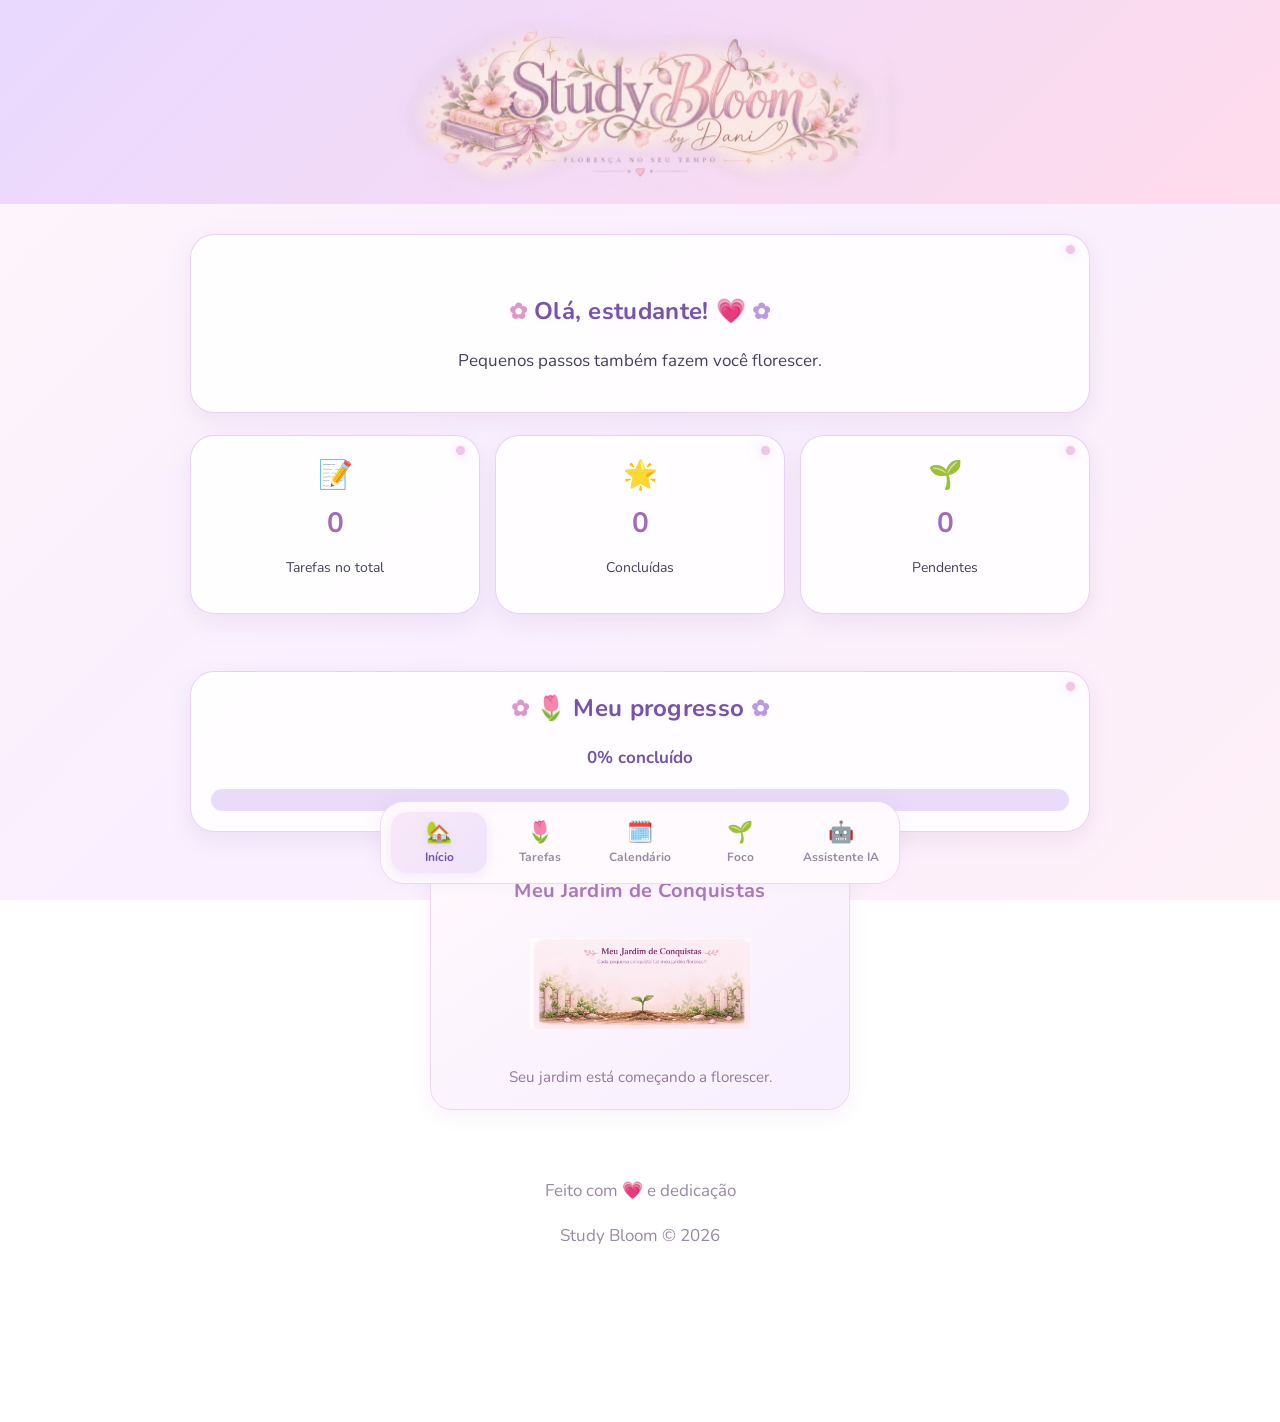
==== index.html @ b864c131 "Update index.html" ====
<!DOCTYPE html>
<html lang="pt-BR">
<head>
    <meta charset="UTF-8">
    <meta name="viewport" content="width=device-width, initial-scale=1.0">
    <title>Study Bloom 🌷</title>
    <link rel="stylesheet" href="style.css">
</head>
<body>

    <header class="topo">
    <img
        src="C63B5242-986A-4EAE-A647-ECEAA6ABEFCC.png"
        alt="Study Bloom by Dani — Floresça no seu tempo"
        class="logo-bloom"
    >
</header>

    <main class="painel">
    <section id="inicio" class="aba-conteudo ativa">

        <section class="boas-vindas">
            <h2>Olá, estudante! 💗</h2>
            <p>Pequenos passos também fazem você florescer.</p>
        </section>

        <section class="resumo">
            <div class="cartao">
                <span>📝</span>
                <h3 id="total-tarefas">0</h3>
                <p>Tarefas no total</p>
            </div>

            <div class="cartao">
                <span>🌟</span>
                <h3 id="tarefas-concluidas">0</h3>
                <p>Concluídas</p>
            </div>

            <div class="cartao">
                <span>🌱</span>
                <h3 id="tarefas-pendentes">0</h3>
                <p>Pendentes</p>
            </div>
        </section>
            
<section class="progresso">
    <h2>🌷 Meu progresso</h2>
    <p id="texto-progresso">0% concluído</p>

        <div class="barra-fundo">
        <div id="barra-progresso"></div>
    </div>
</section>

<!-- Jardim de Conquistas: apenas na aba Início -->
<section class="jardim-conquistas">
    <h2>Meu Jardim de Conquistas</h2>

    <img
        id="imagem-jardim"
        src="jardim-0.png.jpg"
        alt="Ilustração do jardim no início do progresso"
        class="imagem-jardim"
    >

    <p id="mensagem-jardim">
        Cada pequena conquista faz o jardim florescer.
    </p>
</section>
</section>
        
</section>

<section id="calendario" class="aba-conteudo">


    <section class="calendario">
    <h2>📅 Meu calendário de estudos</h2>

    <div class="controles-calendario">
        <button id="mes-anterior">◀</button>
        <h3 id="mes-ano"></h3>
        <button id="proximo-mes">▶</button>
    </div>

    <div id="dias-semana" class="dias-semana">
        <span>Dom</span>
        <span>Seg</span>
        <span>Ter</span>
        <span>Qua</span>
        <span>Qui</span>
        <span>Sex</span>
        <span>Sáb</span>
    </div>

    <div id="dias-calendario" class="dias-calendario"></div>

    <div class="planejamento-dia">
        <h3 id="data-selecionada">Escolha um dia 🌷</h3>

        <input
            type="text"
            id="tarefa-calendario"
            placeholder="O que você vai estudar?"
        >

        <button id="adicionar-calendario">
            + Adicionar estudo
        </button>

        <ul id="lista-calendario"></ul>
    </div>
</section>
</section>
<section id="foco" class="aba-conteudo">
    <section class="pomodoro">
<h2>⏱️ Hora de florescer!</h2>

<p id="modo-pomodoro">Hora de estudar 🌱</p>

<div id="cronometro">25:00</div>

<div class="botoes-pomodoro">
<button id="iniciar-pomodoro">▶️ Iniciar</button>
<button id="reiniciar-pomodoro">🔄 Reiniciar</button>
</div>

<p id="mensagem-pomodoro">
Um passo de cada vez! 💗
</p>
</section>
</section>
        
        <section id="tarefas" class="aba-conteudo">
    <section class="tarefas">
            <h2>♡ Minhas tarefas ♡</h2>

            <form id="form-tarefa">
                <input
                    type="text"
                    id="nova-tarefa"
                    placeholder="O que você precisa estudar?"
                    aria-label="Nova tarefa"
                >
                <button type="submit">+ Adicionar</button>
            </form>

            <ul id="lista-tarefas">
                <li class="mensagem-vazia">
                    Suas tarefas aparecerão aqui! 🌸
                </li>
            </ul>
        </section>
        </section>
        <footer>
            <p>Feito com 💗 e dedicação</p>
            <p>Study Bloom © 2026</p>
        </footer>

        <nav class="menu-inferior" aria-label="Navegação principal">
            <button type="button" class="item-menu ativo" data-aba="inicio">
                <span class="icone-menu">🏡</span>
                <span>Início</span>
            </button>

            <button type="button" class="item-menu" data-aba="tarefas">
                <span class="icone-menu">🌷</span>
                <span>Tarefas</span>
            </button>

            <button type="button" class="item-menu" data-aba="calendario">
                <span class="icone-menu">🗓️</span>
                <span>Calendário</span>
            </button>

            <button type="button" class="item-menu" data-aba="foco">
                <span class="icone-menu">🌱</span>
                <span>Foco</span>
            </button>
            
<a href="assistente/index.html" class="item-menu item-assistente">
    <span class="icone-menu">🤖</span>
    <span>Assistente IA</span>
</a>

        </nav>

    </main>
<script src="script.js"></script>
</body>
</html>
---- style.css ----
@import url('https://fonts.googleapis.com/css2?family=Nunito:wght@400;600;700;800&display=swap');
/* Cores e visual do Study Bloom */


body {
    margin: 0;
    font-family: 'Nunito', sans-serif;
    background: linear-gradient(
        135deg,
        #fff5fa 0%,
        #f9efff 50%,
        #fff0f7 100%
    );
    background-attachment: fixed;
    color: #45405c;
    text-align: center;
    min-height: 100vh;
}

/* Cabeçalho */

h1 {
    background: #e9d9ff;
    color: #7654a8;
    padding: 30px 15px;
    margin: 0;
    font-size: 36px;
}

h2 {
    color: #a16db5;
    margin-top: 40px;
}

/* Textos */

p {
    font-size: 17px;
    line-height: 1.7;
    padding: 0 15px;
}

/* Botão principal */

button {
    background: #f2a8ca;
    color: #ffffff;
    border: none;
    padding: 14px 24px;
    border-radius: 25px;
    font-size: 16px;
    cursor: pointer;
    transition: 0.3s;
}

button:hover {
    background: #dc83b0;
    transform: scale(1.05);
}


/* Painel principal */

.topo {
    background: linear-gradient(135deg, #e9d9ff, #ffdcec);
    padding: 25px 15px;
}

.topo h1 {
    background: transparent;
    padding: 10px;
}

.topo p {
    margin-bottom: 0;
}

.painel {
    width: 90%;
    max-width: 900px;
    margin: 30px auto;
}

.boas-vindas {
    background: #ffffff;
    padding: 20px;
    border-radius: 18px;
    margin-bottom: 25px;
    box-shadow: 0 4px 15px #e8cde633;
}

.resumo {
    display: grid;
    grid-template-columns: repeat(3, minmax(0, 1fr));
    gap: 15px;
    margin-bottom: 35px;
}

.cartao {
    background: #ffffff;
    padding: 20px 10px;
    border-radius: 18px;
    box-shadow: 0 4px 15px #e8cde633;
}

.cartao span {
    font-size: 28px;
}

.cartao h3 {
    color: #a16db5;
    font-size: 28px;
    margin: 10px 0;
}

.cartao p {
    font-size: 14px;
    padding: 0;
}

.tarefas {
    background: #ffffff;
    padding: 25px;
    border-radius: 18px;
    box-shadow: 0 4px 15px #e8cde633;
}

#form-tarefa {
    display: flex;
    gap: 10px;
    margin: 20px 0;
}

#nova-tarefa {
    flex: 1;
    min-width: 0;
    padding: 12px;
    border: 1px solid #e5c9f1;
    border-radius: 12px;
    font-size: 15px;
}

#lista-tarefas {
    padding: 0;
    list-style: none;
}

.mensagem-vazia {
    color: #9b8da5;
    padding: 15px 0;
}

footer {
    margin-top: 35px;
    padding: 15px;
    color: #998aa3;
    font-size: 13px;
}

/* Ajuste para celulares */

@media (max-width: 500px) {
    .resumo {
        gap: 8px;
    }

    .cartao {
        padding: 15px 5px;
    }

    .cartao p {
        font-size: 12px;
    }

    .tarefas {
        padding: 16px;
    }

    #form-tarefa {
        flex-direction: column;
    }

    #form-tarefa button {
        width: 100%;
    }
}
/* Cronômetro Pomodoro 🌷 */

.pomodoro {
background: linear-gradient(135deg, #ffffff, #fff0f7);
padding: 25px;
border-radius: 18px;
margin-bottom: 30px;
box-shadow: 0 4px 15px #e8cde633;
}

#modo-pomodoro {
color: #a16db5;
font-weight: bold;
}

#cronometro {
font-size: 56px;
font-weight: bold;
color: #7654a8;
margin: 20px 0;
font-variant-numeric: tabular-nums;
}

.botoes-pomodoro {
display: flex;
justify-content: center;
gap: 10px;
flex-wrap: wrap;
}

#mensagem-pomodoro {
color: #998aa3;
margin-top: 20px;
font-size: 15px;
}

/* ===== BARRA DE PROGRESSO ===== */

.progresso {
    background: #fff0f7;
    padding: 20px;
    margin: 25px 0;
    border-radius: 18px;
    box-shadow: 0 4px 10px #e9d9ff;
}

.progresso h2 {
    color: #7654a8;
    margin-top: 0;
}

#texto-progresso {
    color: #7654a8;
    font-weight: bold;
}

.barra-fundo {
    width: 100%;
    height: 22px;
    background: #eadcf8;
    border-radius: 20px;
    overflow: hidden;
}

#barra-progresso {
    width: 0%;
    height: 100%;
    background: linear-gradient(90deg, #e9a8d4, #b99ae8);
    border-radius: 20px;
    transition: width 0.4s ease;
}

/* ===== CALENDÁRIO DE ESTUDOS ===== */
.calendario {
    background: #fff0f7;
    padding: 20px;
    margin: 25px 0;
    border-radius: 18px;
    box-shadow: 0 4px 10px #e9d9ff;
}

.calendario h2 {
    color: #7654a8;
    margin-top: 0;
    text-align: center;
}

.controles-calendario {
    display: flex;
    justify-content: space-between;
    align-items: center;
    gap: 10px;
    margin: 20px 0;
}

.controles-calendario h3 {
    color: #7654a8;
    text-transform: capitalize;
    text-align: center;
    margin: 0;
}

.controles-calendario button {
    background: #d9c2f0;
    color: #7654a8;
    border: none;
    border-radius: 10px;
    padding: 8px 12px;
    font-size: 16px;
    cursor: pointer;
}

.dias-semana,
.dias-calendario {
    display: grid;
    grid-template-columns: repeat(7, minmax(0, 1fr));
    gap: 5px;
    text-align: center;
}

.dias-semana span {
    color: #7654a8;
    font-size: 12px;
    font-weight: bold;
    padding: 8px 0;
}

.dias-calendario button {
    min-width: 0;
    padding: 10px 0;
    border: 1px solid #eadcf8;
    border-radius: 10px;
    background: #ffffff;
    color: #7654a8;
    font: inherit;
    cursor: pointer;
}

.dias-calendario button:hover {
    background: #f2dff0;
}

.dias-calendario button.selecionado {
    background: #d9c2f0;
    border: 2px solid #a985d6;
    font-weight: bold;
}

.dias-calendario button.hoje {
    box-shadow: inset 0 0 0 2px #e9a8d4;
}

.planejamento-dia {
    margin-top: 24px;
    padding-top: 16px;
    border-top: 1px solid #eadcf8;
}

.planejamento-dia h3 {
    color: #7654a8;
}

#tarefa-calendario {
    box-sizing: border-box;
    width: 100%;
    padding: 12px;
    margin-bottom: 10px;
    border: 1px solid #d9c2f0;
    border-radius: 10px;
    font: inherit;
}

#adicionar-calendario {
    background: #d9b4df;
    color: #563b78;
    border: none;
    border-radius: 10px;
    padding: 11px 15px;
    font: inherit;
    font-weight: bold;
    cursor: pointer;
}

#adicionar-calendario:hover {
    background: #c9a0d5;
}

#lista-calendario {
    padding-left: 22px;
    color: #7654a8;
}

#lista-calendario li {
    margin: 10px 0;
    overflow-wrap: anywhere;
}

@media (max-width: 400px) {
    .calendario {
        padding: 12px;
    }

    .dias-semana,
    .dias-calendario {
        gap: 3px;
    }

    .dias-calendario button {
        padding: 9px 0;
        font-size: 13px;
    }
}

/* ===== CORREÇÃO DO CALENDÁRIO ===== */

.calendario {
    display: block !important;
    width: 100%;
    box-sizing: border-box;
    background: #fff0f7;
    padding: 20px;
    margin: 25px 0;
    border-radius: 18px;
    box-shadow: 0 4px 10px #e9d9ff;
}

.controles-calendario {
    display: flex !important;
    flex-direction: row !important;
    justify-content: space-between !important;
    align-items: center !important;
    gap: 10px;
    width: 100%;
}

.controles-calendario button {
    display: inline-flex !important;
    flex: 0 0 42px !important;
    width: 42px !important;
    height: 42px !important;
    padding: 0 !important;
    align-items: center;
    justify-content: center;
    border-radius: 12px !important;
    font-size: 18px !important;
}

.controles-calendario h3 {
    flex: 1;
    text-align: center;
    font-size: 18px;
    margin: 0;
}

.dias-semana,
.dias-calendario {
    display: grid !important;
    grid-template-columns: repeat(7, minmax(0, 1fr)) !important;
    gap: 5px !important;
    width: 100%;
    box-sizing: border-box;
    text-align: center;
}

.dias-semana span {
    display: block !important;
    min-width: 0;
    font-size: 12px;
    padding: 8px 0;
    color: #7654a8;
    font-weight: bold;
}

.dias-calendario button {
    display: block !important;
    width: 100% !important;
    min-width: 0 !important;
    height: 42px !important;
    padding: 0 !important;
    margin: 0 !important;
    box-sizing: border-box;
    border: 1px solid #eadcf8;
    border-radius: 10px !important;
    background: white;
    color: #7654a8;
    font-size: 14px !important;
}

.dias-calendario button.selecionado {
    background: #d9c2f0 !important;
    border: 2px solid #a985d6 !important;
}

.dias-calendario button.hoje {
    box-shadow: inset 0 0 0 2px #e9a8d4;
}

.dias-calendario span {
    min-width: 0;
}

.planejamento-dia {
    width: 100%;
    box-sizing: border-box;
}

#tarefa-calendario {
    display: block;
    width: 100%;
    box-sizing: border-box;
}

#adicionar-calendario {
    display: block;
    width: 100%;
    box-sizing: border-box;
    margin-top: 8px;
}

@media (max-width: 400px) {
    .calendario {
        padding: 12px;
    }

    .dias-semana,
    .dias-calendario {
        gap: 3px !important;
    }

    .dias-calendario button {
        height: 36px !important;
        font-size: 12px !important;
    }
}

/* ===== NAVEGAÇÃO DO JARDIM ENCANTADO 🌷 ===== */

.aba-conteudo {
    display: none;
}

.aba-conteudo.ativa {
    display: block;
    animation: florescer 0.3s ease;
}

@keyframes florescer {
    from {
        opacity: 0;
        transform: translateY(8px);
    }

    to {
        opacity: 1;
        transform: translateY(0);
    }
}

/* Menu fixo inferior */

.menu-inferior {
    position: fixed;
    bottom: 0;
    left: 0;
    width: 100%;
    box-sizing: border-box;
    display: flex;
    justify-content: space-around;
    align-items: center;
    gap: 4px;
    padding: 10px 8px calc(10px + env(safe-area-inset-bottom));
    background: rgba(255, 250, 253, 0.97);
    border-top: 1px solid #f0d8ed;
    box-shadow: 0 -4px 18px #a985d61a;
    z-index: 1000;
}

.item-menu {
    flex: 1;
    display: flex;
    flex-direction: column;
    align-items: center;
    justify-content: center;
    gap: 4px;
    padding: 8px 2px;
    border-radius: 16px;
    background: transparent;
    color: #998aa3;
    font-family: inherit;
    font-size: 12px;
    font-weight: 700;
    transform: none;
}

.item-menu:hover {
    background: #fff0f7;
    color: #a16db5;
    transform: none;
}

.item-menu.ativo {
    background: #f7e7f8;
    color: #7654a8;
}

.icone-menu {
    font-size: 21px;
    line-height: 1.2;
}

/* Espaço para o menu não cobrir o conteúdo */

body {
    padding-bottom: 90px;
}

@media (min-width: 700px) {
    .menu-inferior {
        max-width: 520px;
        left: 50%;
        transform: translateX(-50%);
        bottom: 16px;
        border: 1px solid #f0d8ed;
        border-radius: 24px;
        padding: 10px;
    }

    body {
        padding-bottom: 110px;
    }
}

/* ===== CARTÕES DO JARDIM ENCANTADO 🌷 ===== */

.boas-vindas,
.cartao,
.progresso,
.calendario,
.pomodoro,
.tarefas {
    border: 1px solid rgba(226, 195, 235, 0.75);
    border-radius: 24px;
    box-shadow: 0 8px 24px rgba(130, 91, 157, 0.10);
    transition: box-shadow 0.25s ease, border-color 0.25s ease;
}

.boas-vindas,
.cartao,
.progresso,
.calendario,
.pomodoro,
.tarefas {
    background-color: rgba(255, 255, 255, 0.88);
}

/* ===== BRILHO SUAVE DE FLORES 🌷 ===== */

@media (hover: hover) {
    .boas-vindas:hover,
    .cartao:hover,
    .progresso:hover,
    .calendario:hover,
    .pomodoro:hover,
    .tarefas:hover {
        box-shadow: 0 12px 30px rgba(130, 91, 157, 0.16);
        border-color: #d9b8e8;
    }
}

/* ===== BOTÕES FLORIDOS 🌸 ===== */

button {
    border-radius: 16px;
    transition:
        background-color 0.25s ease,
        box-shadow 0.25s ease,
        transform 0.2s ease;
}

button:active {
    transform: scale(0.97);
}

button:focus-visible {
    outline: 3px solid #d9b8e8;
    outline-offset: 3px;
}

/* ===== TÍTULOS ENCANTADOS 🌷 ===== */

h1,
h2 {
    color: #7654a8;
    letter-spacing: 0.3px;
}

h1 {
    text-shadow: 0 2px 10px rgba(190, 151, 214, 0.18);
}

h2 {
    text-shadow: 0 1px 5px rgba(190, 151, 214, 0.12);
}

/* ===== PROGRESSO FLORIDO 🌸 ===== */

.progresso {
    overflow: hidden;
}

.progresso progress {
    width: 100%;
    height: 14px;
    border: none;
    border-radius: 999px;
    overflow: hidden;
    accent-color: #b58ad9;
}

.progresso progress::-webkit-progress-bar {
    background-color: #f3e5f6;
    border-radius: 999px;
}

.progresso progress::-webkit-progress-value {
    background: linear-gradient(90deg, #e8a9d1, #b58ad9);
    border-radius: 999px;
}

.progresso progress::-moz-progress-bar {
    background: linear-gradient(90deg, #e8a9d1, #b58ad9);
    border-radius: 999px;
}

/* ===== LISTA DE TAREFAS FLORIDA 🌷 ===== */

#lista-tarefas li {
    margin: 10px 0;
    padding: 14px 16px;
    border: 1px solid #f0dff2;
    border-radius: 18px;
    background: linear-gradient(135deg, #fffafd, #fcf5ff);
    box-shadow: 0 4px 12px rgba(130, 91, 157, 0.07);
    transition: background-color 0.2s ease, box-shadow 0.2s ease;
}

#lista-tarefas li:has(input[type="checkbox"]:checked) {
    background: #f8f0fa;
    border-color: #e4d1ed;
}

/* ===== CALENDÁRIO ENCANTADO 🌷 ===== */

.dias-calendario button {
    border-radius: 12px;
    transition:
        background-color 0.2s ease,
        color 0.2s ease,
        box-shadow 0.2s ease;
}

.dias-calendario button:hover {
    background-color: #f7e8fb;
    color: #7654a8;
}

.dias-calendario button.selecionado {
    background: linear-gradient(135deg, #cda8e8, #e9b5d7);
    color: #ffffff;
    box-shadow: 0 3px 10px rgba(130, 91, 157, 0.18);
}

/* ===== CANTINHO DO FOCO 🌷 ===== */

.pomodoro {
    background: linear-gradient(145deg, #fffafd, #f8efff);
}

.pomodoro h2 {
    color: #8c65b5;
}

.pomodoro button {
    box-shadow: 0 4px 12px rgba(130, 91, 157, 0.10);
}

.pomodoro button:active {
    box-shadow: 0 2px 6px rgba(130, 91, 157, 0.12);
}

/* ===== FLORES DECORATIVAS 🌸 ===== */

.boas-vindas h2::before,
.progresso h2::before,
.calendario h2::before,
.pomodoro h2::before,
.tarefas h2::before {
    content: "✿ ";
    color: #d99acb;
    font-size: 0.9em;
}

.boas-vindas h2::after,
.progresso h2::after,
.calendario h2::after,
.pomodoro h2::after,
.tarefas h2::after {
    content: " ✿";
    color: #b99adf;
    font-size: 0.9em;
}

/* ===== BRILHO MÁGICO DO JARDIM ✨ ===== */

.boas-vindas,
.cartao,
.progresso,
.calendario,
.pomodoro,
.tarefas {
    position: relative;
    isolation: isolate;
}

.boas-vindas::after,
.cartao::after,
.progresso::after,
.calendario::after,
.pomodoro::after,
.tarefas::after {
    content: "";
    position: absolute;
    top: 10px;
    right: 14px;
    width: 9px;
    height: 9px;
    border-radius: 50%;
    background: #f2c5e5;
    box-shadow:
        0 0 10px rgba(217, 154, 203, 0.35),
        0 0 20px rgba(185, 154, 223, 0.18);
    pointer-events: none;
}

/* ===== ABAS QUE FLORESCEM 🌸 ===== */

@keyframes florescerJardim {
    from {
        opacity: 0;
        transform: translateY(10px);
    }

    to {
        opacity: 1;
        transform: translateY(0);
    }
}

.aba-conteudo.ativa {
    animation: florescerJardim 0.35s ease-out;
}

@media (prefers-reduced-motion: reduce) {
    .aba-conteudo.ativa {
        animation: none;
    }
}

/* ===== MENU FLORIDO 🌷 ===== */

.item-menu {
    transition:
        background-color 0.25s ease,
        color 0.25s ease,
        box-shadow 0.25s ease;
}

.item-menu.ativo {
    background: linear-gradient(
        135deg,
        #f9e8f7,
        #eee3fb
    );
    color: #7654a8;
    box-shadow: 0 3px 12px rgba(130, 91, 157, 0.10);
}

.item-menu.ativo .icone-menu {
    filter: drop-shadow(0 2px 3px rgba(185, 154, 223, 0.25));
}

@media (prefers-reduced-motion: reduce) {
    .item-menu {
        transition: none;
    }
}

/* ===== JARDIM ENCANTADO NO CELULAR 📱 ===== */

@media (max-width: 600px) {
    .painel {
        padding: 14px;
    }

    .boas-vindas,
    .cartao,
    .progresso,
    .calendario,
    .pomodoro,
    .tarefas {
        border-radius: 20px;
    }

    .boas-vindas h2,
    .progresso h2,
    .calendario h2,
    .pomodoro h2,
    .tarefas h2 {
        line-height: 1.4;
        overflow-wrap: anywhere;
    }

    .menu-inferior {
        gap: 2px;
        padding-left: 6px;
        padding-right: 6px;
    }

    .item-menu {
        min-width: 0;
        font-size: 11px;
    }

    .icone-menu {
        font-size: 20px;
    }
}

/* ===== CAMPOS DE TEXTO ENCANTADOS 🌸 ===== */

input:not([type="checkbox"]):not([type="radio"]),
textarea,
select {
    border: 1px solid #ead7f0;
    border-radius: 14px;
    background-color: #fffaff;
    color: #45405c;
    transition:
        border-color 0.2s ease,
        box-shadow 0.2s ease;
}

input:not([type="checkbox"]):not([type="radio"]):focus,
textarea:focus,
select:focus {
    border-color: #c49cdd;
    outline: none;
    box-shadow: 0 0 0 3px rgba(196, 156, 221, 0.2);
}

input::placeholder,
textarea::placeholder {
    color: #a99ab4;
    opacity: 1;
}

/* ===== TAREFAS CONCLUÍDAS COM CARINHO 🌸 ===== */

#lista-tarefas li:has(input[type="checkbox"]:checked) {
    background: linear-gradient(135deg, #f9f0fa, #f5edff);
    border-color: #e4d1ed;
}

#lista-tarefas li:has(input[type="checkbox"]:checked) label {
    color: #95869f;
    text-decoration: line-through;
    text-decoration-color: #c6a7d9;
    text-decoration-thickness: 1.5px;
}

/* ===== BOTÕES DO JARDIM ENCANTADO 🌷 ===== */

button:not(.item-menu) {
    box-shadow: 0 3px 10px rgba(130, 91, 157, 0.08);
}

button:not(.item-menu):hover {
    box-shadow: 0 5px 14px rgba(130, 91, 157, 0.14);
}

button:focus-visible {
    outline: 3px solid #d9b8e8;
    outline-offset: 3px;
}

@media (prefers-reduced-motion: reduce) {
    button {
        transition: none;
    }
}

/* ===== BOTÕES DO JARDIM ENCANTADO 🌷 ===== */

button:not(.item-menu) {
    box-shadow: 0 3px 10px rgba(130, 91, 157, 0.08);
}

button:not(.item-menu):hover {
    box-shadow: 0 5px 14px rgba(130, 91, 157, 0.14);
}

button:focus-visible {
    outline: 3px solid #d9b8e8;
    outline-offset: 3px;
}

@media (prefers-reduced-motion: reduce) {
    button {
        transition: none;
    }
}

/* ===== CONFORTO NO JARDIM 🌷 ===== */

@media (prefers-reduced-motion: reduce) {
    *,
    *::before,
    *::after {
        animation-duration: 0.01ms !important;
        animation-iteration-count: 1 !important;
        scroll-behavior: auto !important;
        transition-duration: 0.01ms !important;
    }
}

/* ===== JARDIM ENCANTADO NO NOTEBOOK 💻 ===== */

@media (min-width: 700px) {
    .painel {
        max-width: 900px;
        margin-left: auto;
        margin-right: auto;
    }

    .boas-vindas,
    .cartao,
    .progresso,
    .calendario,
    .pomodoro,
    .tarefas {
        margin-bottom: 22px;
    }
}

/* ===== TEXTINHOS DELICADOS 🌷 ===== */

p {
    line-height: 1.65;
}

small,
.legenda,
.descricao {
    color: #8f829b;
    line-height: 1.5;
}

::selection {
    background: #ead5f5;
    color: #514064;
}

/* ===== LOGO STUDY BLOOM BY DANI 🌸 ===== */

.topo {
    padding: 12px 16px;
    overflow: hidden;
}

.logo-bloom {
    display: block;
    width: 100%;
    max-width: 620px;
    height: auto;
    max-height: 180px;
    object-fit: contain;
    margin: 0 auto;
}

/* 🌸 Jardim de Conquistas */
.jardim-conquistas {
    margin: 25px 0;
    padding: 25px 20px;
    text-align: center;
    background: linear-gradient(145deg, #fff7fb, #f2eaff);
    border: 1px solid #f0d8f0;
    border-radius: 24px;
    box-shadow: 0 8px 22px rgba(190, 150, 205, 0.12);
}

.jardim-conquistas h2 {
    color: #a77bb7;
    margin-bottom: 10px;
}

.jardim-conquistas > p {
    color: #9b83a5;
    font-size: 14px;
}

.jardim-flores {
    display: flex;
    justify-content: center;
    align-items: flex-end;
    flex-wrap: wrap;
    gap: 14px;
    min-height: 100px;
    margin: 22px 0 14px;
    padding: 18px 12px;
    background: rgba(255, 255, 255, 0.65);
    border-radius: 20px;
}

.flor-jardim {
    display: inline-block;
    font-size: 35px;
    animation: florNasce 0.6s ease both;
    filter: drop-shadow(0 3px 3px rgba(180, 130, 190, 0.15));
}

@keyframes florNasce {
    from {
        opacity: 0;
        transform: translateY(12px) scale(0.5);
    }

    to {
        opacity: 1;
        transform: translateY(0) scale(1);
    }
}

@media (max-width: 480px) {
    .jardim-conquistas {
        padding: 20px 14px;
    }

    .flor-jardim {
        font-size: 30px;
    }
}

/* Jardim de Conquistas — ilustração delicada */
.jardim-conquistas {
    width: 100%;
    max-width: 420px;
    margin: 24px auto;
    padding: 20px 16px;
    box-sizing: border-box;
    text-align: center;
    background: linear-gradient(145deg, #fff8fc, #f7efff);
    border: 1px solid #efd8ef;
    border-radius: 22px;
    box-shadow: 0 6px 18px rgba(190, 145, 190, 0.12);
}

.jardim-conquistas h2 {
    margin-top: 0;
    font-size: 1.25rem;
    color: #a77bb5;
}

.imagem-jardim {
    display: block;
    width: 100%;
    max-width: 220px;
    height: 135px;
    object-fit: contain;
    margin: 12px auto;
    transition: opacity 0.35s ease, transform 0.35s ease;
}

.jardim-conquistas p {
    margin-bottom: 0;
    color: #927a9b;
    font-size: 0.95rem;
    line-height: 1.5;
}

@media (max-width: 480px) {
    .jardim-conquistas {
        padding: 16px 12px;
        margin: 18px auto;
    }

    .imagem-jardim {
        max-width: 190px;
        height: 115px;
    }
}

/* 🤖 Link do Assistente IA no menu */
a.item-menu {
    text-decoration: none;
    box-sizing: border-box;
    cursor: pointer;
}
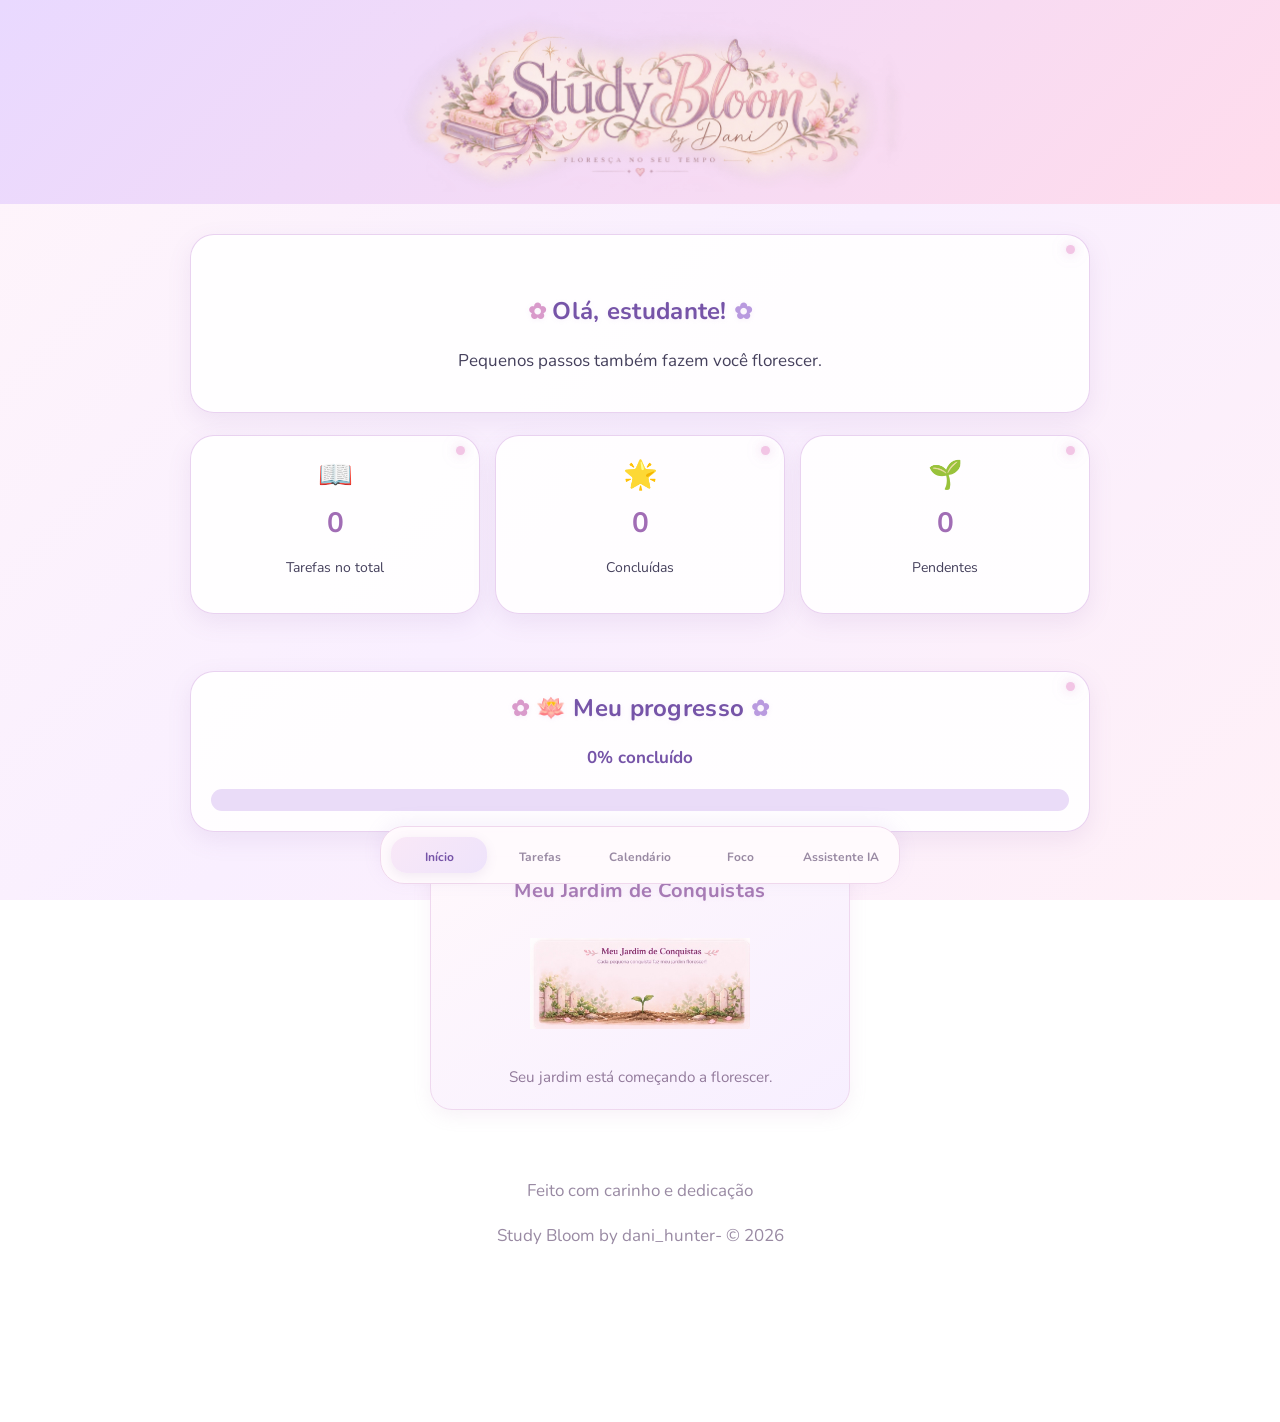
==== commit 76ca389a: "Update index.html" ====
--- a/index.html
+++ b/index.html
@@ -4,7 +4,7 @@
 <head>
     <meta charset="UTF-8">
     <meta name="viewport" content="width=device-width, initial-scale=1.0">
-    <title>Study Bloom 🌷</title>
+    <title>Study Bloom 🪷 </title>
     <link rel="stylesheet" href="style.css">
 </head>
 <body>
@@ -21,13 +21,13 @@
     <section id="inicio" class="aba-conteudo ativa">
 
         <section class="boas-vindas">
-            <h2>Olá, estudante! 💗</h2>
+            <h2>Olá, estudante! </h2>
             <p>Pequenos passos também fazem você florescer.</p>
         </section>
 
         <section class="resumo">
             <div class="cartao">
-                <span>📝</span>
+                <span>📖</span>
                 <h3 id="total-tarefas">0</h3>
                 <p>Tarefas no total</p>
             </div>
@@ -46,7 +46,7 @@
         </section>
             
 <section class="progresso">
-    <h2>🌷 Meu progresso</h2>
+    <h2>🪷 Meu progresso</h2>
     <p id="texto-progresso">0% concluído</p>
 
         <div class="barra-fundo">
@@ -69,7 +69,7 @@
         Cada pequena conquista faz o jardim florescer.
     </p>
 </section>
-</section>
+
         
 </section>
 
@@ -77,7 +77,7 @@
 
 
     <section class="calendario">
-    <h2>📅 Meu calendário de estudos</h2>
+    <h2>Meu calendário de estudos</h2>
 
     <div class="controles-calendario">
         <button id="mes-anterior">◀</button>
@@ -98,7 +98,7 @@
     <div id="dias-calendario" class="dias-calendario"></div>
 
     <div class="planejamento-dia">
-        <h3 id="data-selecionada">Escolha um dia 🌷</h3>
+        <h3 id="data-selecionada">Escolha um dia 🪷</h3>
 
         <input
             type="text"
@@ -128,7 +128,7 @@
 </div>
 
 <p id="mensagem-pomodoro">
-Um passo de cada vez! 💗
+Um passo de cada vez! 
 </p>
 </section>
 </section>
@@ -155,33 +155,33 @@
         </section>
         </section>
         <footer>
-            <p>Feito com 💗 e dedicação</p>
-            <p>Study Bloom © 2026</p>
+            <p>Feito com carinho e dedicação</p>
+            <p>Study Bloom by dani_hunter- © 2026</p>
         </footer>
 
         <nav class="menu-inferior" aria-label="Navegação principal">
             <button type="button" class="item-menu ativo" data-aba="inicio">
-                <span class="icone-menu">🏡</span>
+                <span class="icone-menu"></span>
                 <span>Início</span>
             </button>
 
             <button type="button" class="item-menu" data-aba="tarefas">
-                <span class="icone-menu">🌷</span>
+                <span class="icone-menu"></span>
                 <span>Tarefas</span>
             </button>
 
             <button type="button" class="item-menu" data-aba="calendario">
-                <span class="icone-menu">🗓️</span>
+                <span class="icone-menu"></span>
                 <span>Calendário</span>
             </button>
 
             <button type="button" class="item-menu" data-aba="foco">
-                <span class="icone-menu">🌱</span>
+                <span class="icone-menu"></span>
                 <span>Foco</span>
             </button>
             
 <a href="assistente/index.html" class="item-menu item-assistente">
-    <span class="icone-menu">🤖</span>
+    <span class="icone-menu"></span>
     <span>Assistente IA</span>
 </a>
 
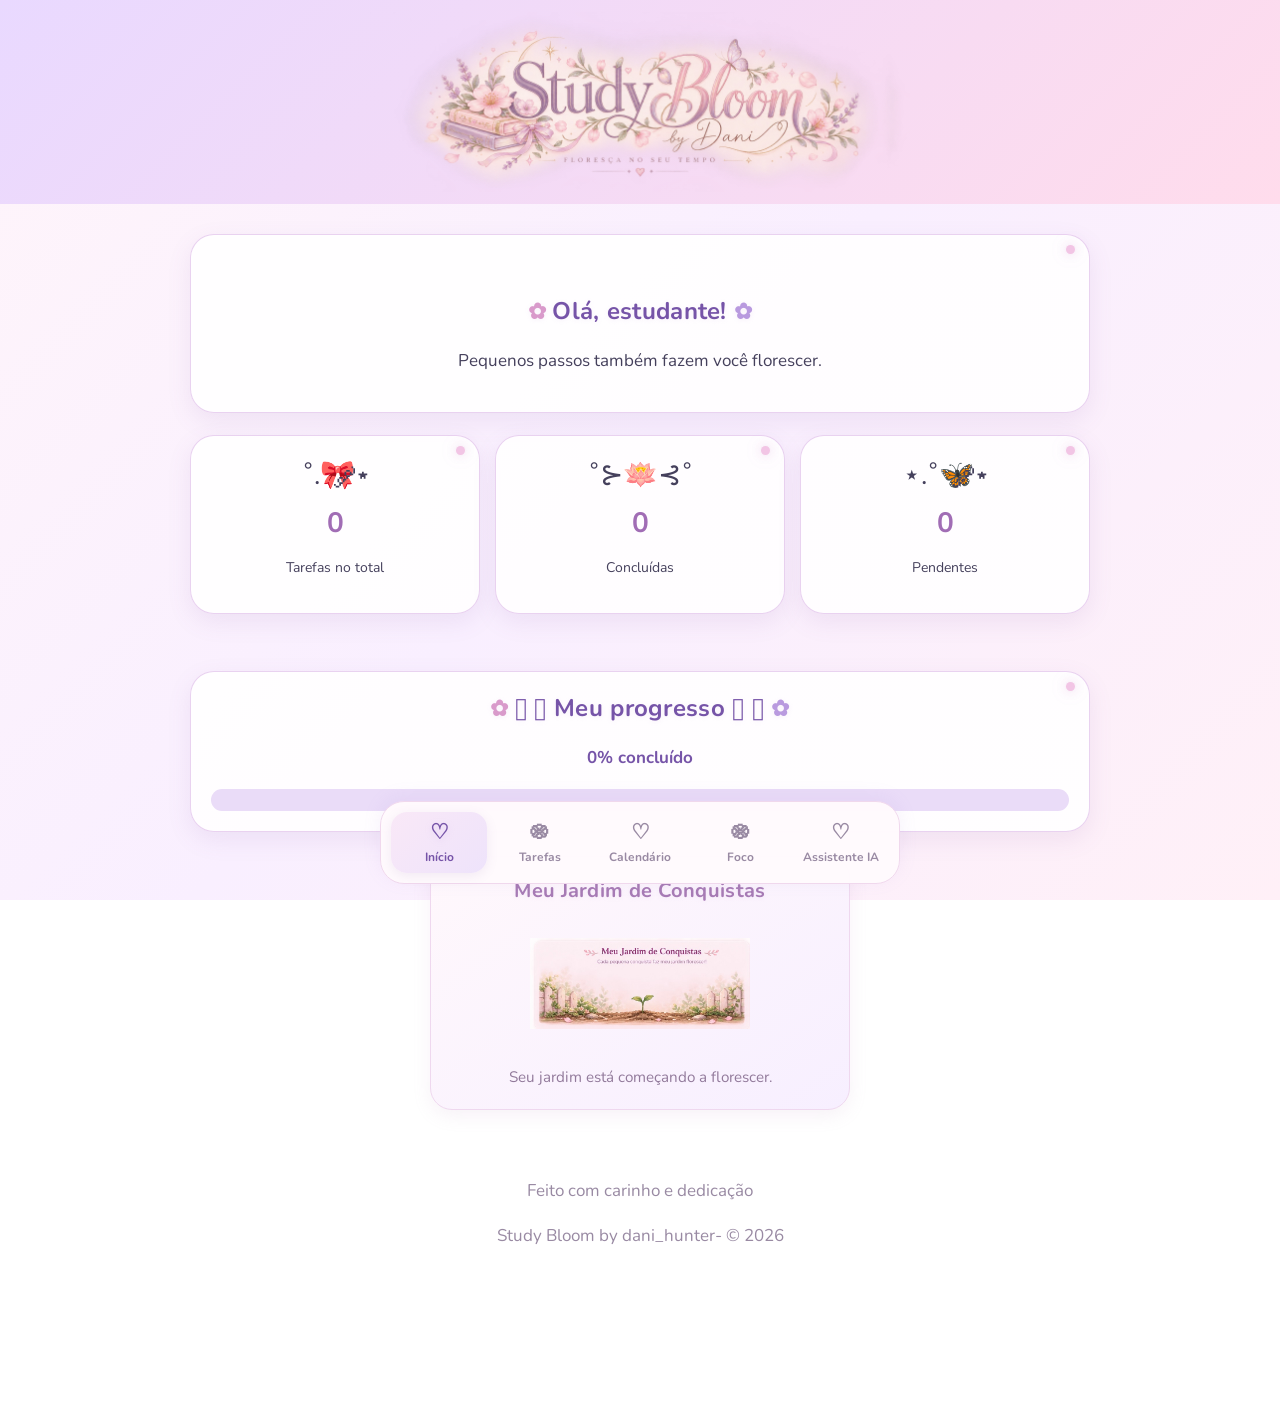
==== commit 8dba2a82: "Update index.html" ====
--- a/index.html
+++ b/index.html
@@ -4,7 +4,7 @@
 <head>
     <meta charset="UTF-8">
     <meta name="viewport" content="width=device-width, initial-scale=1.0">
-    <title>Study Bloom 🪷 </title>
+    <title>Study Bloom ˗ˏˋ 🍒 ˎˊ˗ </title>
     <link rel="stylesheet" href="style.css">
 </head>
 <body>
@@ -27,26 +27,26 @@
 
         <section class="resumo">
             <div class="cartao">
-                <span>📖</span>
+                <span>˚.🎀༘⋆</span>
                 <h3 id="total-tarefas">0</h3>
                 <p>Tarefas no total</p>
             </div>
 
             <div class="cartao">
-                <span>🌟</span>
+                <span>˚⊱🪷⊰˚</span>
                 <h3 id="tarefas-concluidas">0</h3>
                 <p>Concluídas</p>
             </div>
 
             <div class="cartao">
-                <span>🌱</span>
+                <span>⋆.˚🦋༘⋆</span>
                 <h3 id="tarefas-pendentes">0</h3>
                 <p>Pendentes</p>
             </div>
         </section>
             
 <section class="progresso">
-    <h2>🪷 Meu progresso</h2>
+    <h2>𓆝 𓆟 Meu progresso 𓆞 𓆝 </h2>
     <p id="texto-progresso">0% concluído</p>
 
         <div class="barra-fundo">
@@ -118,7 +118,7 @@
     <section class="pomodoro">
 <h2>⏱️ Hora de florescer!</h2>
 
-<p id="modo-pomodoro">Hora de estudar 🌱</p>
+<p id="modo-pomodoro">Hora de estudar ♡</p>
 
 <div id="cronometro">25:00</div>
 
@@ -161,27 +161,27 @@
 
         <nav class="menu-inferior" aria-label="Navegação principal">
             <button type="button" class="item-menu ativo" data-aba="inicio">
-                <span class="icone-menu"></span>
+                <span class="icone-menu">♡</span>
                 <span>Início</span>
             </button>
 
             <button type="button" class="item-menu" data-aba="tarefas">
-                <span class="icone-menu"></span>
+                <span class="icone-menu">𑁍</span>
                 <span>Tarefas</span>
             </button>
 
             <button type="button" class="item-menu" data-aba="calendario">
-                <span class="icone-menu"></span>
+                <span class="icone-menu">♡</span>
                 <span>Calendário</span>
             </button>
 
             <button type="button" class="item-menu" data-aba="foco">
-                <span class="icone-menu"></span>
+                <span class="icone-menu">𑁍</span>
                 <span>Foco</span>
             </button>
             
 <a href="assistente/index.html" class="item-menu item-assistente">
-    <span class="icone-menu"></span>
+    <span class="icone-menu">♡</span>
     <span>Assistente IA</span>
 </a>
 
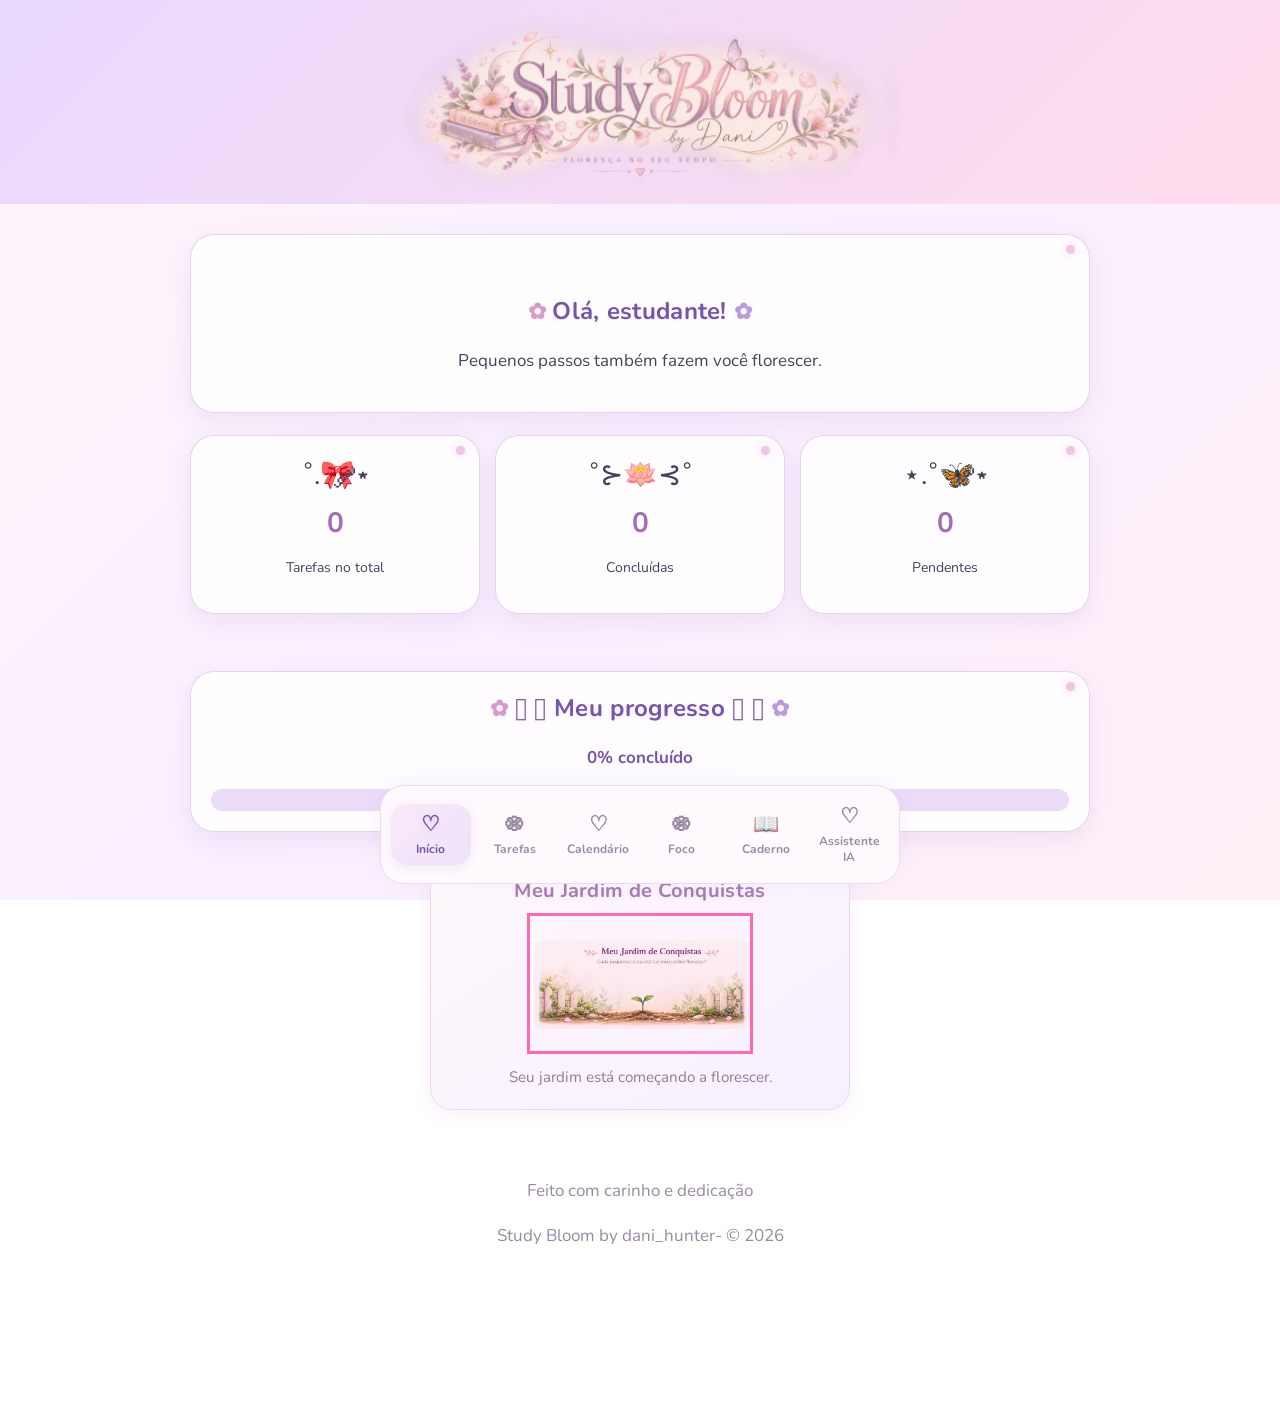
==== commit 1b98706d: "Update index.html" ====
--- a/index.html
+++ b/index.html
@@ -154,6 +154,63 @@
             </ul>
         </section>
         </section>
+        
+<!-- CADERNO DIGITAL 🌷 -->
+
+<section id="caderno" class="aba-conteudo">
+
+    <section class="caderno-digital">
+
+        <h2>📚 Meu cantinho de anotações</h2>
+
+        <p>
+            Um espaço especial para guardar seus aprendizados. ♡
+        </p>
+
+        <div class="nova-anotacao">
+
+            <input
+                type="text"
+                id="titulo-anotacao"
+                placeholder="Nome da anotação..."
+            >
+
+            <select id="materia-anotacao">
+                <option value="">Escolha uma matéria</option>
+                <option value="Português">Português</option>
+                <option value="Matemática">Matemática</option>
+                <option value="História">História</option>
+                <option value="Geografia">Geografia</option>
+                <option value="Biologia">Biologia</option>
+                <option value="Química">Química</option>
+                <option value="Física">Física</option>
+                <option value="Outra">Outra</option>
+            </select>
+
+            <textarea
+                id="conteudo-anotacao"
+                placeholder="Escreva suas anotações aqui..."
+                rows="7"
+            ></textarea>
+
+            <button id="salvar-anotacao">
+                🌷 Salvar anotação
+            </button>
+
+        </div>
+
+        <div id="lista-anotacoes">
+
+            <p class="mensagem-vazia">
+                Seu caderninho está esperando suas primeiras anotações! 💗
+            </p>
+
+        </div>
+
+    </section>
+
+</section>
+
         <footer>
             <p>Feito com carinho e dedicação</p>
             <p>Study Bloom by dani_hunter- © 2026</p>
@@ -179,6 +236,12 @@
                 <span class="icone-menu">𑁍</span>
                 <span>Foco</span>
             </button>
+            
+            <button type="button" class="item-menu" data-aba="caderno">
+                <span class="icone-menu">📖</span>
+                <span>Caderno</span>
+            </button>
+
             
 <a href="assistente/index.html" class="item-menu item-assistente">
     <span class="icone-menu">♡</span>
--- a/style.css
+++ b/style.css
@@ -1184,6 +1184,58 @@
         height: 115px;
     }
 }
+/* 🌸 Animações delicadas do Jardim de Conquistas */
+
+@keyframes jardimFloresce {
+from {
+opacity: 0;
+transform: translateY(12px) scale(0.98);
+}
+to {
+opacity: 1;
+transform: translateY(0) scale(1);
+}
+}
+
+@keyframes florFlutua {
+0%, 100% {
+transform: translateY(0);
+}
+50% {
+transform: translateY(-5px);
+}
+}
+
+.jardim-conquistas {
+animation: jardimFloresce 0.8s ease-out both;
+}
+
+.jardim-conquistas h2 {
+animation: jardimFloresce 0.9s ease-out both;
+}
+
+.imagem-jardim {
+    animation: florFlutua 2s ease-in-out infinite !important;
+    transform-origin: center bottom;
+    outline: 3px solid hotpink;
+}
+
+@keyframes florFlutua {
+    0%, 100% {
+        transform: translateY(0);
+    }
+    50% {
+        transform: translateY(-20px);
+    }
+}
+
+@media (prefers-reduced-motion: reduce) {
+.jardim-conquistas,
+.jardim-conquistas h2,
+.imagem-jardim {
+animation: none;
+}
+}
 
 /* 🤖 Link do Assistente IA no menu */
 a.item-menu {
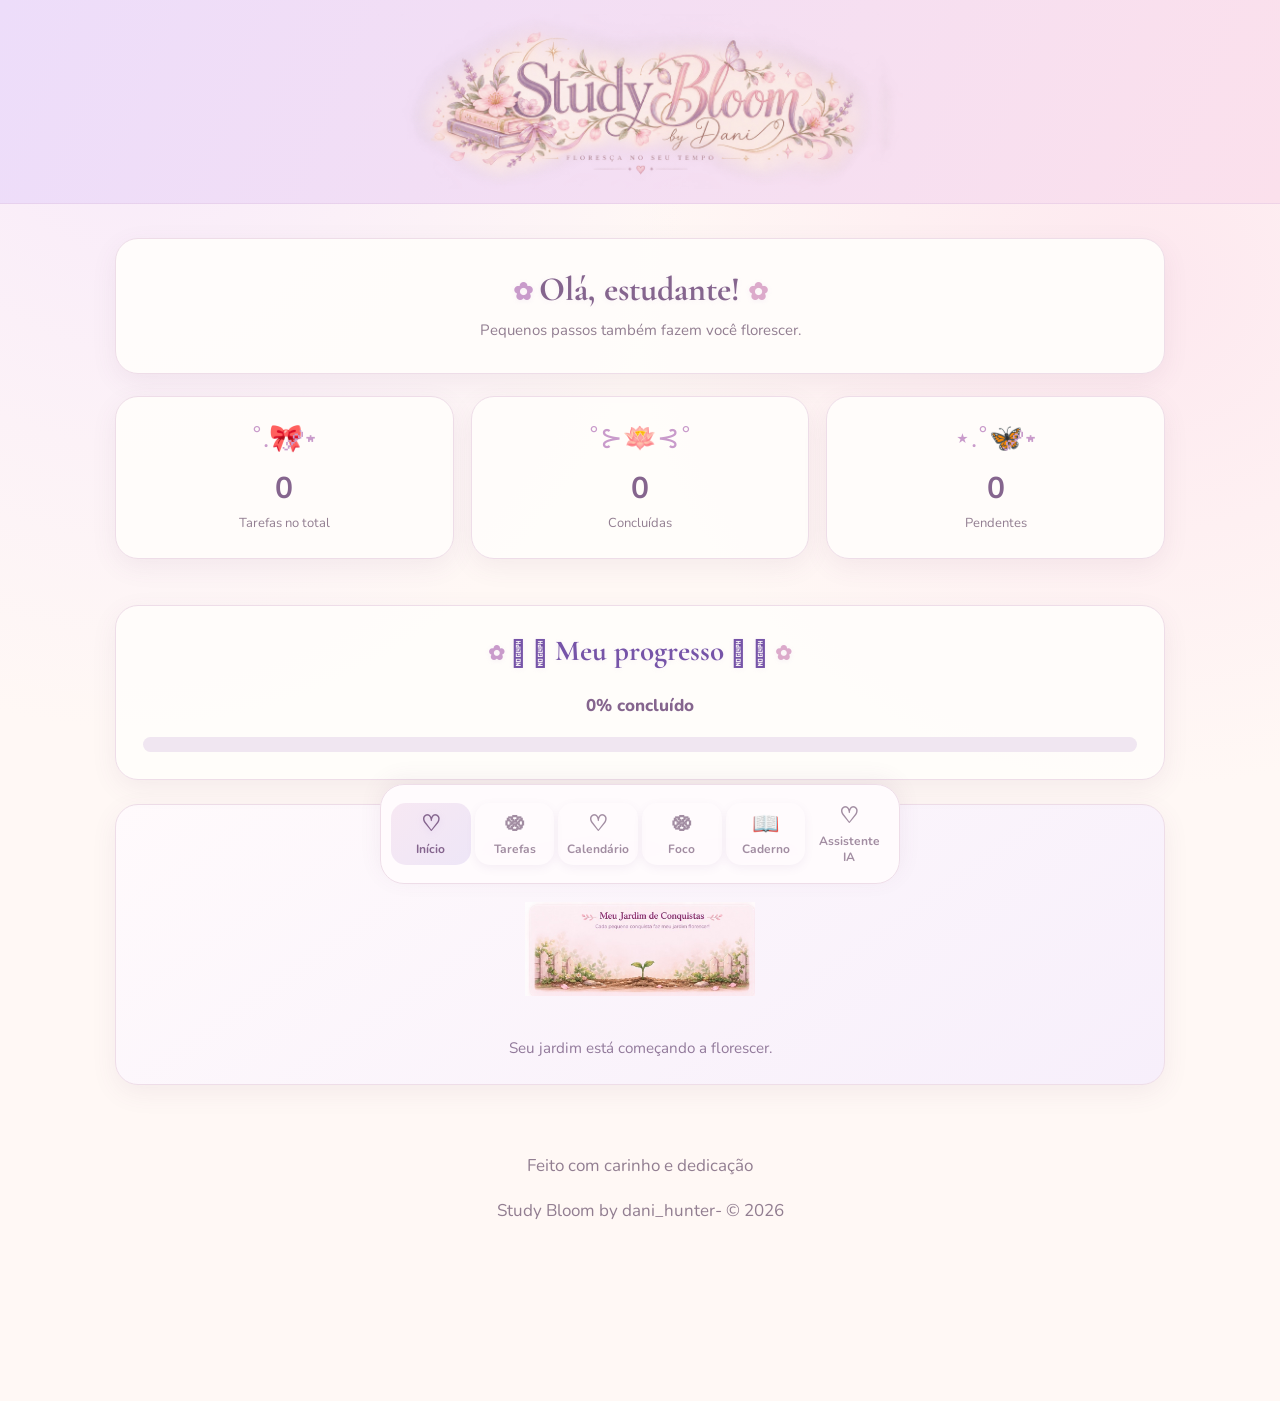
==== commit cad9efae: "Update index.html" ====
--- a/index.html
+++ b/index.html
@@ -8,6 +8,126 @@
     <link rel="stylesheet" href="style.css">
 </head>
 <body>
+
+<!-- BIBLIOTECA DE ÍCONES STUDY BLOOM -->
+<svg xmlns="http://www.w3.org/2000/svg"
+     style="position:absolute;width:0;height:0;overflow:hidden"
+     aria-hidden="true">
+
+  <!-- INÍCIO: casinha com flor -->
+  <symbol id="icon-inicio" viewBox="0 0 48 48">
+    <g fill="none" stroke="currentColor" stroke-width="1.8"
+       stroke-linecap="round" stroke-linejoin="round">
+      <path d="M7 22 24 8l17 14"/>
+      <path d="M12 19v21h24V19"/>
+      <path d="M20 40V28h8v12"/>
+      <path d="M24 5c-5-5-9 2 0 8 9-6 5-13 0-8Z"
+            fill="#E8B4CB"/>
+      <path d="M24 13v-2"/>
+    </g>
+  </symbol>
+
+  <!-- TAREFAS: lista com folhinha -->
+  <symbol id="icon-tarefas" viewBox="0 0 48 48">
+    <g fill="none" stroke="currentColor" stroke-width="1.8"
+       stroke-linecap="round" stroke-linejoin="round">
+      <rect x="9" y="9" width="29" height="34" rx="5"/>
+      <path d="M17 18h14M17 25h14M17 32h8"/>
+      <path d="M12 5h22"/>
+      <path d="M30 36c-1-8 9-11 10-5 0 5-5 8-10 5Z"
+            fill="#E8B4CB"/>
+      <path d="M30 39c2-4 4-6 8-8"/>
+    </g>
+  </symbol>
+
+  <!-- CALENDÁRIO: pequeno detalhe floral -->
+  <symbol id="icon-calendario" viewBox="0 0 48 48">
+    <g fill="none" stroke="currentColor" stroke-width="1.8"
+       stroke-linecap="round" stroke-linejoin="round">
+      <rect x="6" y="10" width="36" height="32" rx="5"/>
+      <path d="M6 19h36M15 6v9M33 6v9"/>
+      <path d="M15 25h3m6 0h3m6 0h3M15 32h3m6 0h3"/>
+      <path d="M32 35c-5-5-9 2 0 8 9-6 5-13 0-8Z"
+            fill="#E8B4CB"/>
+    </g>
+  </symbol>
+
+  <!-- FOCO: ampulheta com folhas -->
+  <symbol id="icon-foco" viewBox="0 0 48 48">
+    <g fill="none" stroke="currentColor" stroke-width="1.8"
+       stroke-linecap="round" stroke-linejoin="round">
+      <path d="M13 6h22M13 42h22M16 7c0 9 5 11 8 17-3 6-8 8-8 17M32 7c0 9-5 11-8 17 3 6 8 8 8 17"/>
+      <path d="M19 14h10l-5 8Z" fill="#E8C6DA"/>
+      <path d="M19 34h10l-5-8Z" fill="#D6BCE4"/>
+      <path d="M24 24c-5-5-8 2 0 6 8-4 5-11 0-6Z"
+            fill="#E8B4CB"/>
+    </g>
+  </symbol>
+
+  <!-- CADERNO: livro aberto e flor -->
+  <symbol id="icon-caderno" viewBox="0 0 48 48">
+    <g fill="none" stroke="currentColor" stroke-width="1.8"
+       stroke-linecap="round" stroke-linejoin="round">
+      <path d="M5 12c8-3 14-1 19 4v26c-5-5-11-7-19-4Z"/>
+      <path d="M43 12c-8-3-14-1-19 4v26c5-5 11-7 19-4Z"/>
+      <path d="M10 19c4-1 8 0 10 2M10 26c4-1 8 0 10 2M38 19c-4-1-8 0-10 2M38 26c-4-1-8 0-10 2"/>
+      <path d="M24 5c-5-5-9 2 0 8 9-6 5-13 0-8Z"
+            fill="#E8B4CB"/>
+    </g>
+  </symbol>
+
+  <!-- ASSISTENTE: flor e pequenos brilhos -->
+  <symbol id="icon-assistente" viewBox="0 0 48 48">
+    <g fill="none" stroke="currentColor" stroke-width="1.8"
+       stroke-linecap="round" stroke-linejoin="round">
+      <path d="M24 12c-8-9-12 2-4 8-10-1-11 10 0 10-4 9 7 13 9 2 8 6 15-3 5-8 8-8-1-16-8-7Z"
+            fill="#E8B4CB"/>
+      <circle cx="24" cy="25" r="3" fill="#FFF8F5"/>
+      <path d="M9 7v6M6 10h6M39 32v7M35.5 35.5h7"/>
+      <path d="m37 7 1 2 2 1-2 1-1 2-1-2-2-1 2-1Z"
+            fill="#D6BCE4"/>
+    </g>
+  </symbol>
+
+  <!-- TOTAL: conjunto floral -->
+  <symbol id="icon-total" viewBox="0 0 48 48">
+    <g fill="none" stroke="currentColor" stroke-width="1.7"
+       stroke-linecap="round" stroke-linejoin="round">
+      <path d="M14 21c-7-7-12 2-3 7-9 4-3 12 5 6 3 9 12 5 9-3 9 0 10-10 1-11 3-9-7-13-11-4Z"
+            fill="#E8B4CB"/>
+      <circle cx="15" cy="28" r="2.5"/>
+      <path d="M32 10c-6-7-11 2-3 7-7 4-2 10 5 5 3 8 10 3 7-3 7 0 7-8 0-9 2-7-6-10-9-3Z"
+            fill="#D6BCE4"/>
+      <circle cx="34" cy="17" r="2"/>
+    </g>
+  </symbol>
+
+  <!-- CONCLUÍDAS: flor com confirmação -->
+  <symbol id="icon-concluidas" viewBox="0 0 48 48">
+    <g fill="none" stroke="currentColor" stroke-width="1.8"
+       stroke-linecap="round" stroke-linejoin="round">
+      <path d="M23 8c-7-8-13 2-5 8-10-1-11 10 0 10-4 9 7 13 9 2 8 6 15-3 5-8 8-8-1-16-8-7Z"
+            fill="#E8B4CB"/>
+      <circle cx="23" cy="21" r="3"/>
+      <path d="m27 35 5 5 10-12" stroke="#9675AE" stroke-width="3"/>
+    </g>
+  </symbol>
+
+  <!-- PENDENTES: botão floral em crescimento -->
+  <symbol id="icon-pendentes" viewBox="0 0 48 48">
+    <g fill="none" stroke="currentColor" stroke-width="1.8"
+       stroke-linecap="round" stroke-linejoin="round">
+      <path d="M24 40V24"/>
+      <path d="M24 32c-12-1-13-12-4-11 4 2 5 6 4 11Z"
+            fill="#D6BCE4"/>
+      <path d="M24 28c1-10 13-12 12-4-1 5-7 7-12 4Z"
+            fill="#E8B4CB"/>
+      <path d="M24 22c-8-7-2-15 3-10 3 3 1 7-3 10Z"
+            fill="#E8C6DA"/>
+      <path d="M13 41h22"/>
+    </g>
+  </symbol>
+</svg>
 
     <header class="topo">
     <img
--- a/style.css
+++ b/style.css
@@ -1,4 +1,4 @@
-@import url('https://fonts.googleapis.com/css2?family=Nunito:wght@400;600;700;800&display=swap');
+@import url('https://fonts.googleapis.com/css2?family=Cormorant+Garamond:wght@500;600;700&family=Nunito:wght@400;600;700;800&display=swap');
 /* Cores e visual do Study Bloom */
 
 
@@ -1243,3 +1243,598 @@
     box-sizing: border-box;
     cursor: pointer;
 }
+
+/* ==========================================
+   CADERNO DIGITAL STUDY BLOOM 🌷
+========================================== */
+
+/* Área principal do caderno */
+#titulo-anotacao,
+#materia-anotacao,
+#conteudo-anotacao {
+    display: block;
+    width: 100%;
+    box-sizing: border-box;
+    margin: 12px 0;
+    padding: 14px 16px;
+    border: 1px solid #ead7f0;
+    border-radius: 14px;
+    background: #fffaff;
+    color: #45405c;
+    font-family: 'Nunito', sans-serif;
+    font-size: 15px;
+}
+
+/* Campo de conteúdo */
+#conteudo-anotacao {
+    min-height: 160px;
+    resize: vertical;
+    line-height: 1.7;
+}
+
+/* Foco nos campos */
+#titulo-anotacao:focus,
+#materia-anotacao:focus,
+#conteudo-anotacao:focus {
+    outline: none;
+    border-color: #c49cdd;
+    box-shadow: 0 0 0 3px rgba(196, 156, 221, 0.18);
+}
+
+/* Botão salvar anotação */
+#salvar-anotacao {
+    display: block;
+    width: 100%;
+    max-width: 280px;
+    margin: 18px auto 30px;
+    padding: 14px 20px;
+    border: none;
+    border-radius: 16px;
+    background: linear-gradient(135deg, #e9b5d7, #c5a5e8);
+    color: #ffffff;
+    font-family: 'Nunito', sans-serif;
+    font-size: 16px;
+    font-weight: 800;
+    cursor: pointer;
+    box-shadow: 0 5px 14px rgba(130, 91, 157, 0.12);
+    transition: 0.25s ease;
+}
+
+#salvar-anotacao:hover {
+    background: linear-gradient(135deg, #dc98c5, #b58ad9);
+    transform: translateY(-2px);
+}
+
+/* Lista de anotações */
+#lista-anotacoes {
+    display: grid;
+    grid-template-columns: repeat(auto-fit, minmax(230px, 1fr));
+    gap: 18px;
+    width: 100%;
+    margin: 25px 0;
+    box-sizing: border-box;
+    text-align: left;
+}
+
+/* Cartões individuais */
+.cartao-anotacao {
+    position: relative;
+    padding: 22px;
+    box-sizing: border-box;
+    border: 1px solid #efd8ef;
+    border-radius: 20px;
+    background: linear-gradient(145deg, #ffffff, #fff5fb);
+    box-shadow: 0 6px 18px rgba(130, 91, 157, 0.09);
+    transition: 0.25s ease;
+    overflow-wrap: anywhere;
+}
+
+.cartao-anotacao:hover {
+    transform: translateY(-4px);
+    box-shadow: 0 10px 24px rgba(130, 91, 157, 0.15);
+    border-color: #d9b8e8;
+}
+
+/* Pequeno detalhe decorativo */
+.cartao-anotacao::before {
+    content: "✿";
+    position: absolute;
+    top: 12px;
+    right: 16px;
+    color: #d99acb;
+    font-size: 20px;
+}
+
+/* Título da anotação */
+.cartao-anotacao h3 {
+    margin: 0 25px 12px 0;
+    color: #7654a8;
+    font-size: 19px;
+    font-weight: 800;
+    overflow-wrap: anywhere;
+}
+
+/* Matéria */
+.cartao-anotacao p:first-of-type {
+    display: inline-block;
+    margin: 0 0 14px;
+    padding: 5px 12px;
+    border-radius: 20px;
+    background: #f4e8fa;
+    color: #9069ac;
+    font-size: 13px;
+    font-weight: 700;
+}
+
+/* Conteúdo da anotação */
+.cartao-anotacao p:last-of-type {
+    margin: 0;
+    padding: 0;
+    color: #62566e;
+    font-size: 14px;
+    line-height: 1.8;
+    white-space: pre-wrap;
+    overflow-wrap: anywhere;
+}
+
+/* Mensagem quando não existem anotações */
+#lista-anotacoes .mensagem-vazia {
+    grid-column: 1 / -1;
+    padding: 25px 15px;
+    border: 1px dashed #d9b8e8;
+    border-radius: 18px;
+    background: #fff8fc;
+    color: #a18baa;
+    text-align: center;
+    font-size: 15px;
+}
+
+/* Responsividade */
+@media (max-width: 600px) {
+    #lista-anotacoes {
+        grid-template-columns: 1fr;
+        gap: 14px;
+    }
+
+    .cartao-anotacao {
+        padding: 19px;
+    }
+
+    #conteudo-anotacao {
+        min-height: 140px;
+    }
+
+    #salvar-anotacao {
+        max-width: 100%;
+    }
+}
+
+/* =========================================
+   STUDY BLOOM — NOVA IDENTIDADE VISUAL
+   ========================================= */
+
+:root {
+    --bloom-fundo: #fff8f5;
+    --bloom-branco: #fffdfb;
+    --bloom-rosa: #f5dce8;
+    --bloom-lavanda: #eee3f4;
+    --bloom-orquidea: #c99bcb;
+    --bloom-malva: #85658e;
+    --bloom-texto: #514052;
+    --bloom-suave: #927e91;
+    --bloom-borda: #eedde8;
+    --bloom-sombra: 0 8px 26px rgba(117, 79, 112, 0.08);
+}
+
+/* Fundo e tipografia */
+
+body {
+    background:
+        radial-gradient(ellipse at 10% 5%, #f8eafa 0, transparent 35%),
+        radial-gradient(ellipse at 90% 20%, #fde8ef 0, transparent 32%),
+        var(--bloom-fundo);
+    color: var(--bloom-texto);
+    font-family: 'Nunito', sans-serif;
+}
+
+h1, h2, h3 {
+    font-family: 'Cormorant Garamond', serif;
+    letter-spacing: 0;
+}
+
+h2 {
+    color: var(--bloom-malva);
+    font-size: 29px;
+    font-weight: 700;
+    margin-top: 0;
+}
+
+p {
+    color: var(--bloom-suave);
+}
+
+/* Cabeçalho */
+
+.topo {
+    background: linear-gradient(110deg, #edddfa, #fbe0ec);
+    padding: 14px 16px;
+    border-bottom: 1px solid rgba(220, 190, 220, 0.4);
+}
+
+.logo-bloom {
+    max-width: 650px;
+    max-height: 175px;
+}
+
+/* Área principal */
+
+.painel {
+    width: min(92%, 1050px);
+    max-width: 1050px;
+    margin: 34px auto;
+}
+
+/* Cartões padronizados */
+
+.boas-vindas,
+.cartao,
+.progresso,
+.calendario,
+.pomodoro,
+.tarefas,
+.caderno-digital,
+.jardim-conquistas {
+    background: rgba(255, 253, 251, 0.94);
+    border: 1px solid var(--bloom-borda);
+    border-radius: 23px;
+    box-shadow: var(--bloom-sombra);
+    box-sizing: border-box;
+}
+
+/* Remove o pontinho decorativo antigo */
+
+.boas-vindas::after,
+.cartao::after,
+.progresso::after,
+.calendario::after,
+.pomodoro::after,
+.tarefas::after {
+    display: none;
+}
+
+/* Boas-vindas */
+
+.boas-vindas {
+    padding: 30px 22px;
+    margin-bottom: 22px;
+}
+
+.boas-vindas h2 {
+    font-size: 34px;
+    margin-bottom: 8px;
+}
+
+.boas-vindas p {
+    margin: 0;
+    font-size: 15px;
+}
+
+/* Resumo */
+
+.resumo {
+    gap: 17px;
+    margin-bottom: 24px;
+}
+
+.cartao {
+    padding: 24px 15px;
+    transition: transform .25s ease, box-shadow .25s ease;
+}
+
+.cartao:hover {
+    transform: translateY(-4px);
+    box-shadow: 0 12px 28px rgba(117, 79, 112, 0.13);
+}
+
+.cartao span {
+    display: block;
+    color: var(--bloom-orquidea);
+    font-size: 27px;
+    line-height: 1.3;
+}
+
+.cartao h3 {
+    color: var(--bloom-malva);
+    font-family: 'Nunito', sans-serif;
+    font-size: 30px;
+    margin: 12px 0 4px;
+}
+
+.cartao p {
+    font-size: 13px;
+    margin: 0;
+}
+
+/* Progresso */
+
+.progresso,
+.calendario,
+.pomodoro,
+.tarefas,
+.caderno-digital {
+    padding: 27px;
+    margin: 24px 0;
+}
+
+.progresso h2,
+.calendario h2,
+.pomodoro h2,
+.tarefas h2,
+.caderno-digital h2 {
+    margin-top: 0;
+}
+
+#texto-progresso {
+    color: var(--bloom-malva);
+    font-weight: 800;
+}
+
+.barra-fundo {
+    height: 15px;
+    background: #f0e6f1;
+    border-radius: 30px;
+}
+
+#barra-progresso {
+    background: linear-gradient(90deg, #e6b4d0, #b99bd0);
+}
+
+/* Jardim de conquistas */
+
+.jardim-conquistas {
+    width: 100%;
+    max-width: none;
+    padding: 25px;
+    margin: 24px 0;
+    background: linear-gradient(145deg, #fffafc, #f7effb);
+    animation: none;
+}
+
+.jardim-conquistas h2 {
+    font-size: 28px;
+}
+
+.imagem-jardim {
+    outline: none !important;
+    max-width: 230px;
+    height: 145px;
+    animation: florFlutua 3s ease-in-out infinite;
+}
+
+@keyframes florFlutua {
+    0%, 100% { transform: translateY(0); }
+    50% { transform: translateY(-5px); }
+}
+
+/* Calendário */
+
+.calendario {
+    background: var(--bloom-branco);
+}
+
+.dias-semana span {
+    color: var(--bloom-malva);
+}
+
+.dias-calendario button {
+    border-color: var(--bloom-borda);
+    background: #fffafc;
+    color: var(--bloom-texto);
+}
+
+.dias-calendario button.selecionado {
+    background: linear-gradient(135deg, #d7b7df, #e9bfd3) !important;
+    border: 1px solid #c99bcb !important;
+    color: white;
+}
+
+.dias-calendario button.tem-estudo {
+    position: relative;
+}
+
+.dias-calendario button.tem-estudo::after {
+    content: "·";
+    position: absolute;
+    bottom: -3px;
+    left: 50%;
+    color: var(--bloom-orquidea);
+    font-size: 20px;
+}
+
+/* Pomodoro */
+
+.pomodoro {
+    background: linear-gradient(145deg, #fffdfb, #f8effa);
+}
+
+#cronometro {
+    color: var(--bloom-malva);
+    font-family: 'Cormorant Garamond', serif;
+    font-size: 68px;
+}
+
+/* Tarefas */
+
+.tarefas {
+    background: var(--bloom-branco);
+}
+
+#lista-tarefas li {
+    background: #fff9fc;
+    border: 1px solid var(--bloom-borda);
+    border-radius: 16px;
+}
+
+/* Caderno digital */
+
+.caderno-digital {
+    text-align: left;
+}
+
+.caderno-digital > p {
+    padding: 0;
+}
+
+.nova-anotacao {
+    margin-top: 20px;
+}
+
+#titulo-anotacao,
+#materia-anotacao,
+#conteudo-anotacao {
+    background: #fffafd;
+    border: 1px solid var(--bloom-borda);
+    border-radius: 14px;
+    color: var(--bloom-texto);
+}
+
+#salvar-anotacao {
+    background: linear-gradient(120deg, #d9b5d8, #c5addf);
+}
+
+/* Botões gerais */
+
+button {
+    background: linear-gradient(120deg, #e9bfd4, #d1b8df);
+    color: #634b68;
+    font-family: 'Nunito', sans-serif;
+    font-weight: 800;
+    border-radius: 14px;
+    box-shadow: 0 3px 10px rgba(130, 91, 157, 0.08);
+}
+
+button:hover {
+    background: linear-gradient(120deg, #dfadca, #c3a5d7);
+    transform: translateY(-2px);
+}
+
+/* Menu inferior */
+
+.menu-inferior {
+    background: rgba(255, 251, 253, 0.96);
+    border: 1px solid var(--bloom-borda);
+    box-shadow: 0 -5px 22px rgba(117, 79, 112, 0.08);
+    backdrop-filter: blur(14px);
+}
+
+.item-menu {
+    color: #a28da2;
+    border-radius: 15px;
+}
+
+.item-menu:hover {
+    background: #fbf0f7;
+    color: var(--bloom-malva);
+}
+
+.item-menu.ativo {
+    background: linear-gradient(135deg, #f7e8f3, #eee6f7);
+    color: var(--bloom-malva);
+    box-shadow: none;
+}
+
+.icone-menu {
+    font-size: 22px;
+}
+
+/* Ornamentos dos títulos */
+
+.boas-vindas h2::before,
+.progresso h2::before,
+.calendario h2::before,
+.pomodoro h2::before,
+.tarefas h2::before,
+.caderno-digital h2::before,
+.jardim-conquistas h2::before {
+    content: "✿ ";
+    color: var(--bloom-orquidea);
+    font-family: 'Nunito', sans-serif;
+    font-size: .7em;
+}
+
+.boas-vindas h2::after,
+.progresso h2::after,
+.calendario h2::after,
+.pomodoro h2::after,
+.tarefas h2::after,
+.caderno-digital h2::after,
+.jardim-conquistas h2::after {
+    content: " ✿";
+    color: #dcaacb;
+    font-family: 'Nunito', sans-serif;
+    font-size: .7em;
+}
+
+/* Rodapé */
+
+footer {
+    color: var(--bloom-suave);
+    font-size: 13px;
+}
+
+/* Acessibilidade e celular */
+
+@media (max-width: 600px) {
+    .painel {
+        width: 92%;
+        margin: 22px auto;
+        padding: 0;
+    }
+
+    .resumo {
+        grid-template-columns: repeat(3, minmax(0, 1fr));
+        gap: 9px;
+    }
+
+    .cartao {
+        padding: 17px 7px;
+    }
+
+    .cartao h3 {
+        font-size: 25px;
+    }
+
+    .cartao p {
+        font-size: 11px;
+    }
+
+    .progresso,
+    .calendario,
+    .pomodoro,
+    .tarefas,
+    .caderno-digital,
+    .jardim-conquistas {
+        padding: 19px 15px;
+    }
+
+    .boas-vindas h2 {
+        font-size: 29px;
+    }
+
+    #cronometro {
+        font-size: 58px;
+    }
+
+    .menu-inferior {
+        gap: 1px;
+    }
+
+    .item-menu {
+        font-size: 10px;
+        padding: 8px 1px;
+    }
+
+    .icone-menu {
+        font-size: 19px;
+    }
+}
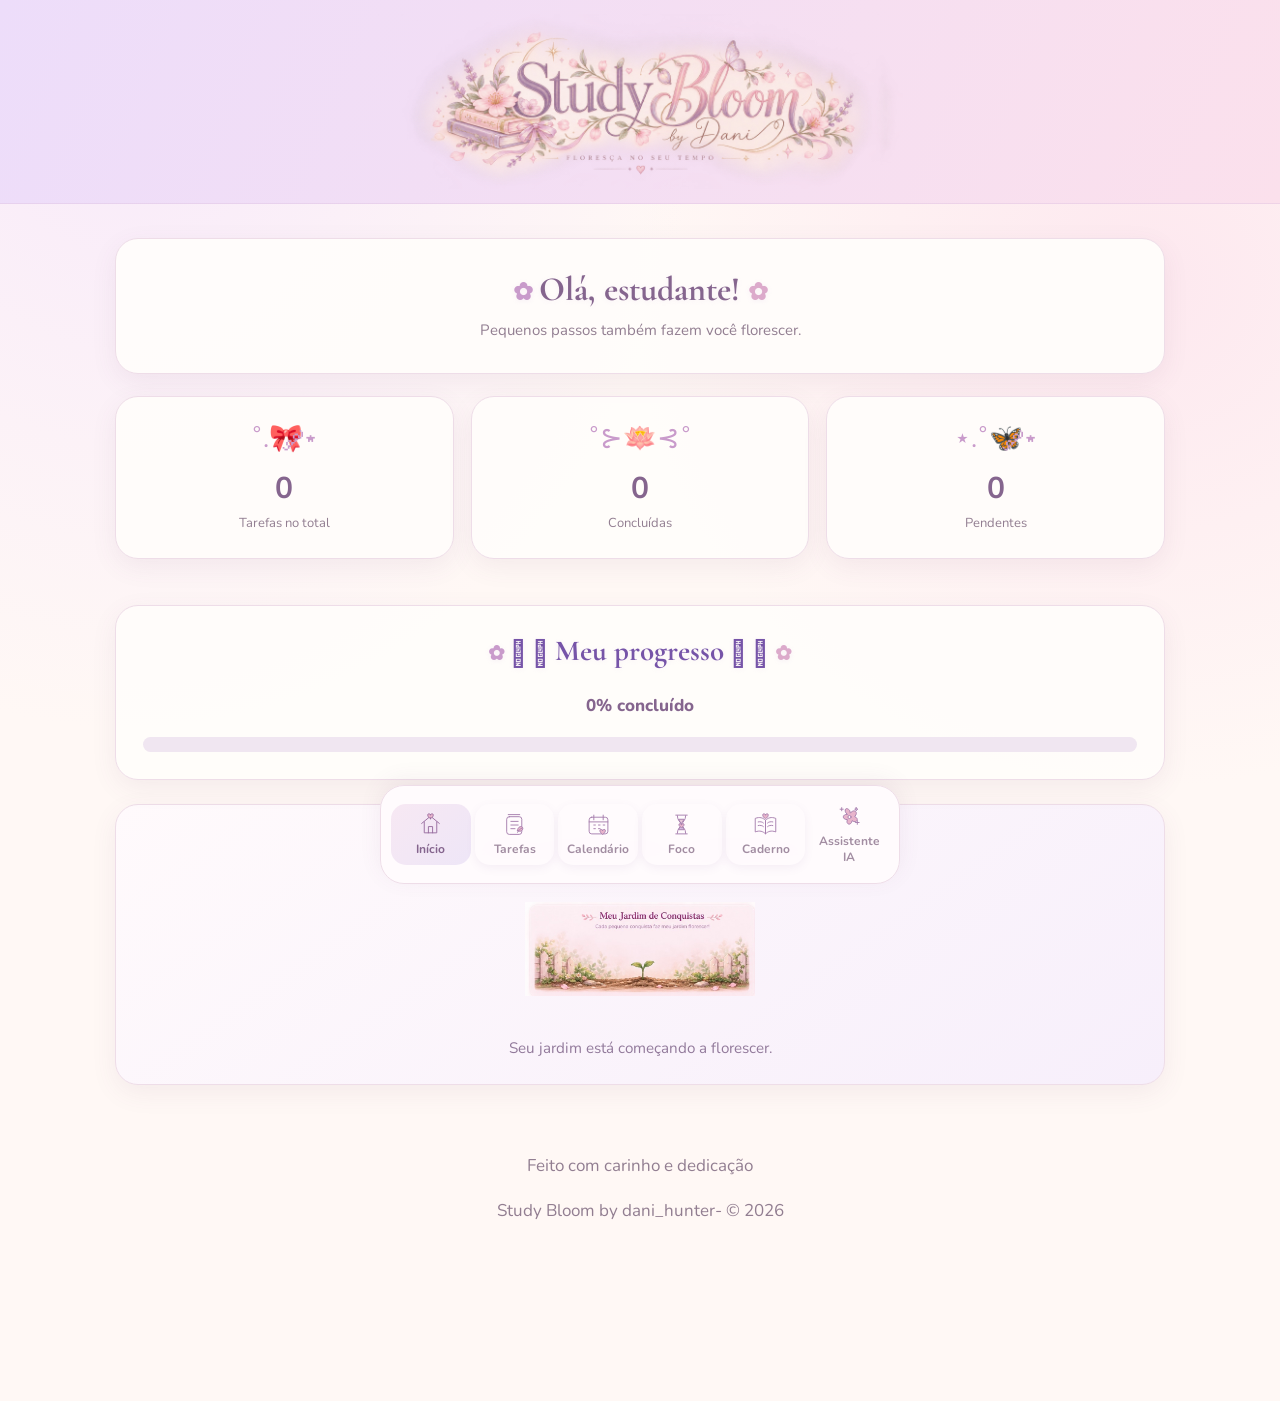
==== commit 0dfa94a3: "Update index.html" ====
--- a/index.html
+++ b/index.html
@@ -336,39 +336,41 @@
             <p>Study Bloom by dani_hunter- © 2026</p>
         </footer>
 
-        <nav class="menu-inferior" aria-label="Navegação principal">
-            <button type="button" class="item-menu ativo" data-aba="inicio">
-                <span class="icone-menu">♡</span>
-                <span>Início</span>
-            </button>
-
-            <button type="button" class="item-menu" data-aba="tarefas">
-                <span class="icone-menu">𑁍</span>
-                <span>Tarefas</span>
-            </button>
-
-            <button type="button" class="item-menu" data-aba="calendario">
-                <span class="icone-menu">♡</span>
-                <span>Calendário</span>
-            </button>
-
-            <button type="button" class="item-menu" data-aba="foco">
-                <span class="icone-menu">𑁍</span>
-                <span>Foco</span>
-            </button>
-            
-            <button type="button" class="item-menu" data-aba="caderno">
-                <span class="icone-menu">📖</span>
-                <span>Caderno</span>
-            </button>
-
-            
-<a href="assistente/index.html" class="item-menu item-assistente">
-    <span class="icone-menu">♡</span>
-    <span>Assistente IA</span>
-</a>
-
-        </nav>
+        
+<nav class="menu-inferior" aria-label="Navegação principal">
+
+    <button type="button" class="item-menu ativo" data-aba="inicio">
+        <svg class="icone-bloom"><use href="#icon-inicio"/></svg>
+        <span>Início</span>
+    </button>
+
+    <button type="button" class="item-menu" data-aba="tarefas">
+        <svg class="icone-bloom"><use href="#icon-tarefas"/></svg>
+        <span>Tarefas</span>
+    </button>
+
+    <button type="button" class="item-menu" data-aba="calendario">
+        <svg class="icone-bloom"><use href="#icon-calendario"/></svg>
+        <span>Calendário</span>
+    </button>
+
+    <button type="button" class="item-menu" data-aba="foco">
+        <svg class="icone-bloom"><use href="#icon-foco"/></svg>
+        <span>Foco</span>
+    </button>
+
+    <button type="button" class="item-menu" data-aba="caderno">
+        <svg class="icone-bloom"><use href="#icon-caderno"/></svg>
+        <span>Caderno</span>
+    </button>
+
+    <a href="assistente/index.html" class="item-menu item-assistente">
+        <svg class="icone-bloom"><use href="#icon-assistente"/></svg>
+        <span>Assistente IA</span>
+    </a>
+
+</nav>
+
 
     </main>
 <script src="script.js"></script>
--- a/style.css
+++ b/style.css
@@ -1838,3 +1838,38 @@
         font-size: 19px;
     }
 }
+
+/* ÍCONES AUTORAIS STUDY BLOOM */
+
+.icone-bloom {
+    width: 27px;
+    height: 27px;
+    display: block;
+    color: #A77FAE;
+    flex-shrink: 0;
+    overflow: visible;
+}
+
+.item-menu .icone-bloom {
+    width: 25px;
+    height: 25px;
+    color: #A77FAE;
+}
+
+.item-menu.ativo .icone-bloom {
+    color: #986C9F;
+}
+
+.cartao .icone-bloom {
+    width: 36px;
+    height: 36px;
+    margin: 0 auto;
+    color: #B77DA7;
+}
+
+.titulo-com-icone {
+    display: flex;
+    justify-content: center;
+    align-items: center;
+    gap: 10px;
+}
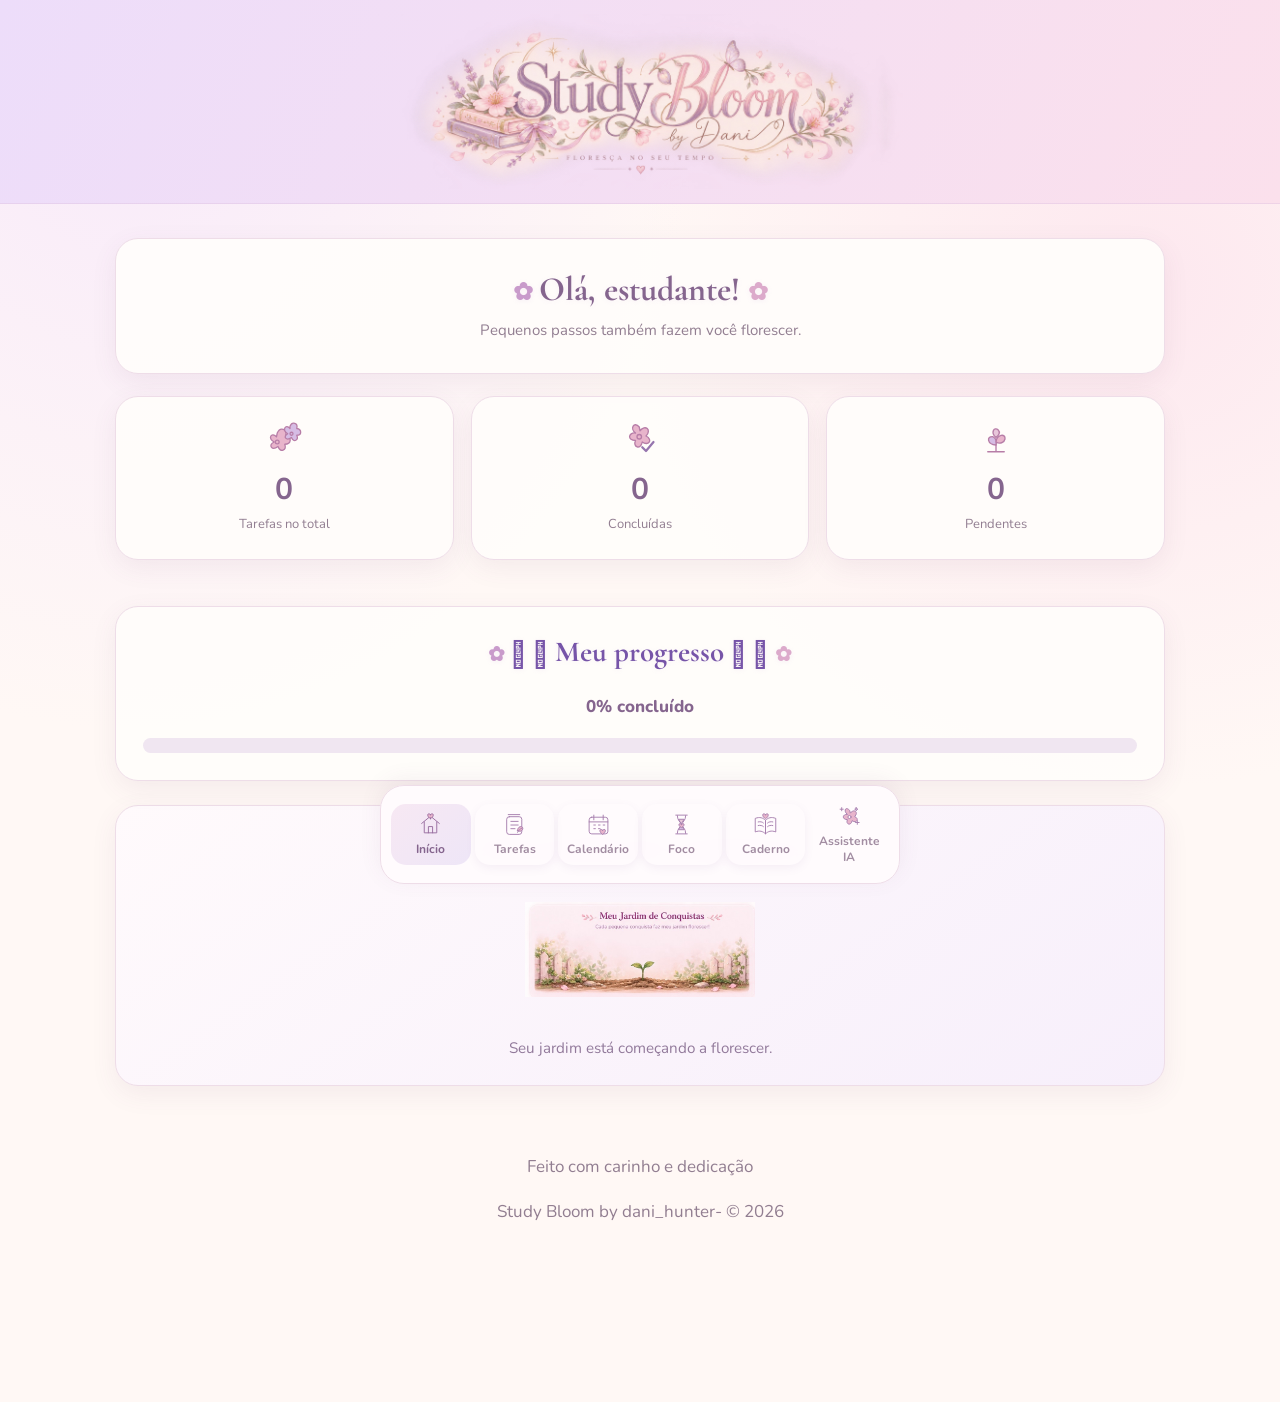
==== commit e0da6888: "Update index.html" ====
--- a/index.html
+++ b/index.html
@@ -146,23 +146,25 @@
         </section>
 
         <section class="resumo">
-            <div class="cartao">
-                <span>˚.🎀༘⋆</span>
-                <h3 id="total-tarefas">0</h3>
-                <p>Tarefas no total</p>
-            </div>
-
-            <div class="cartao">
-                <span>˚⊱🪷⊰˚</span>
-                <h3 id="tarefas-concluidas">0</h3>
-                <p>Concluídas</p>
-            </div>
-
-            <div class="cartao">
-                <span>⋆.˚🦋༘⋆</span>
-                <h3 id="tarefas-pendentes">0</h3>
-                <p>Pendentes</p>
-            </div>
+            
+<div class="cartao">
+    <svg class="icone-bloom"><use href="#icon-total"/></svg>
+    <h3 id="total-tarefas">0</h3>
+    <p>Tarefas no total</p>
+</div>
+
+<div class="cartao">
+    <svg class="icone-bloom"><use href="#icon-concluidas"/></svg>
+    <h3 id="tarefas-concluidas">0</h3>
+    <p>Concluídas</p>
+</div>
+
+<div class="cartao">
+    <svg class="icone-bloom"><use href="#icon-pendentes"/></svg>
+    <h3 id="tarefas-pendentes">0</h3>
+    <p>Pendentes</p>
+</div>
+
         </section>
             
 <section class="progresso">
